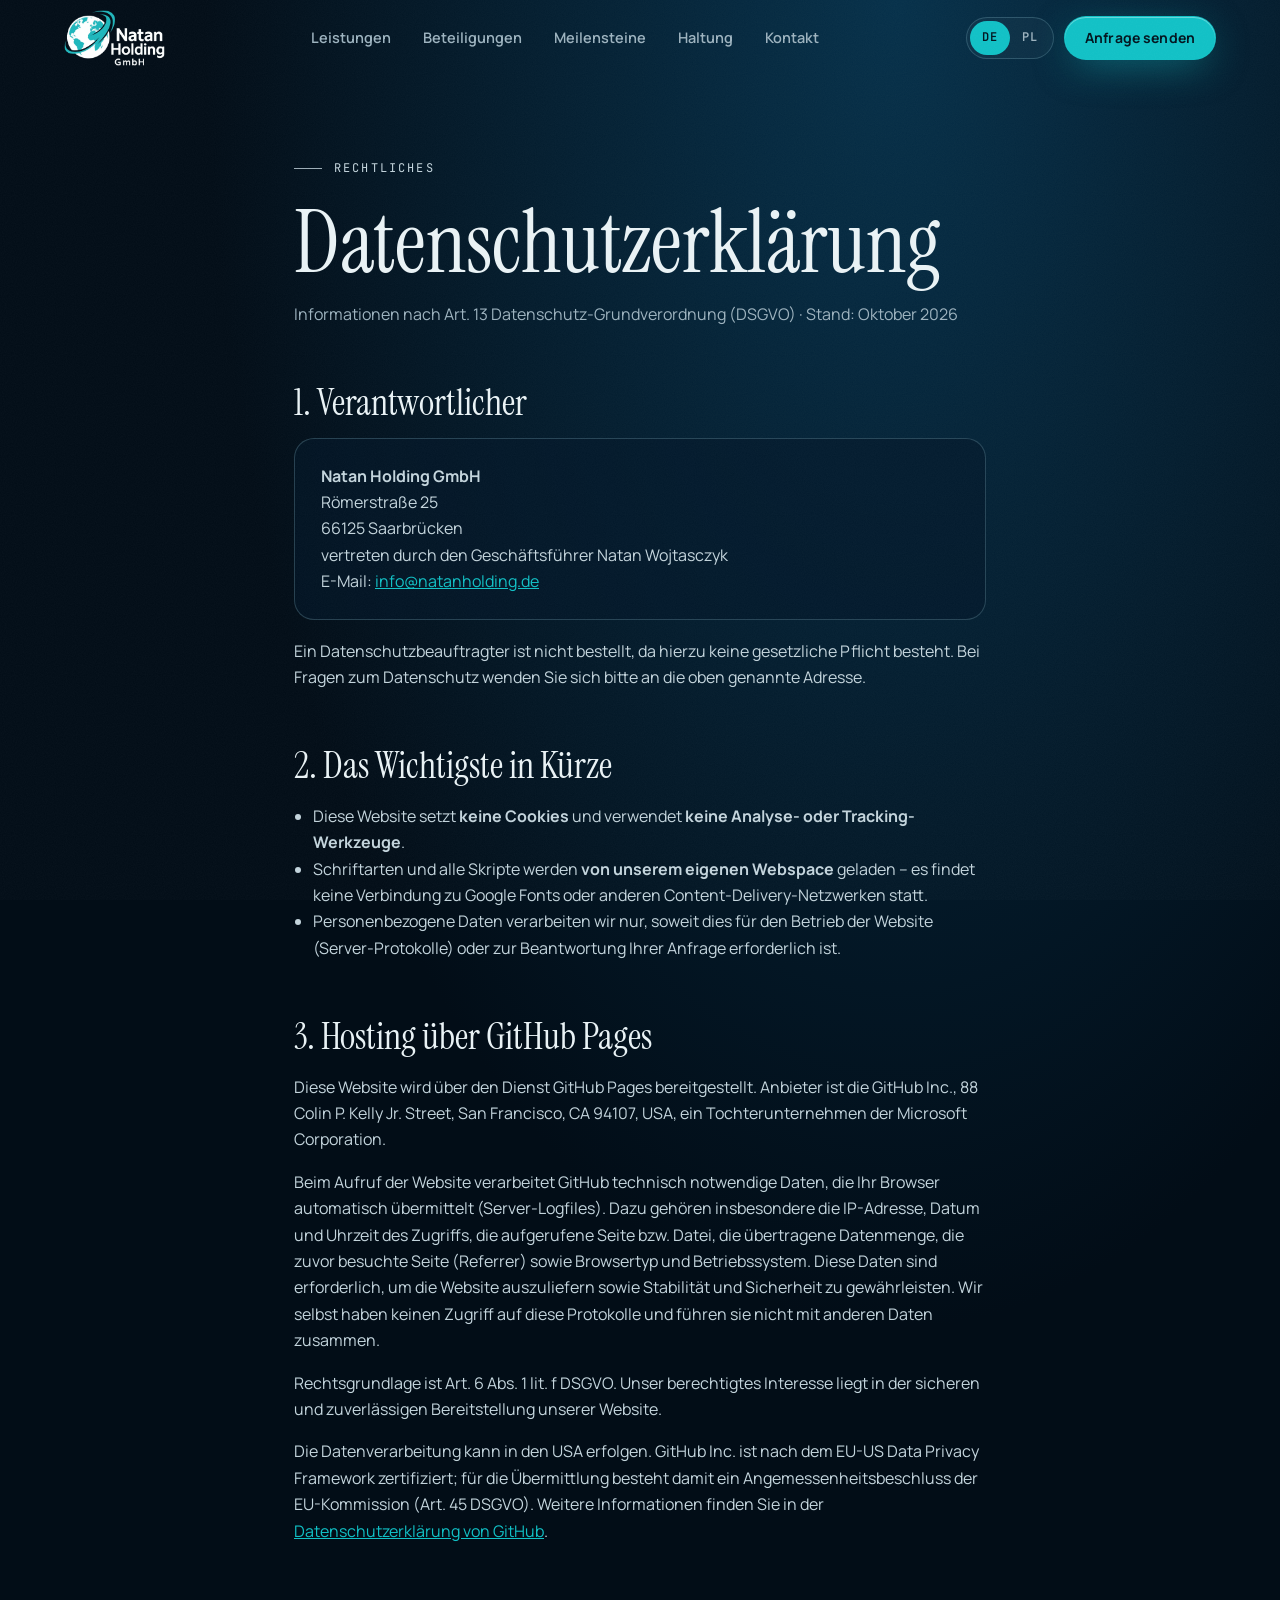
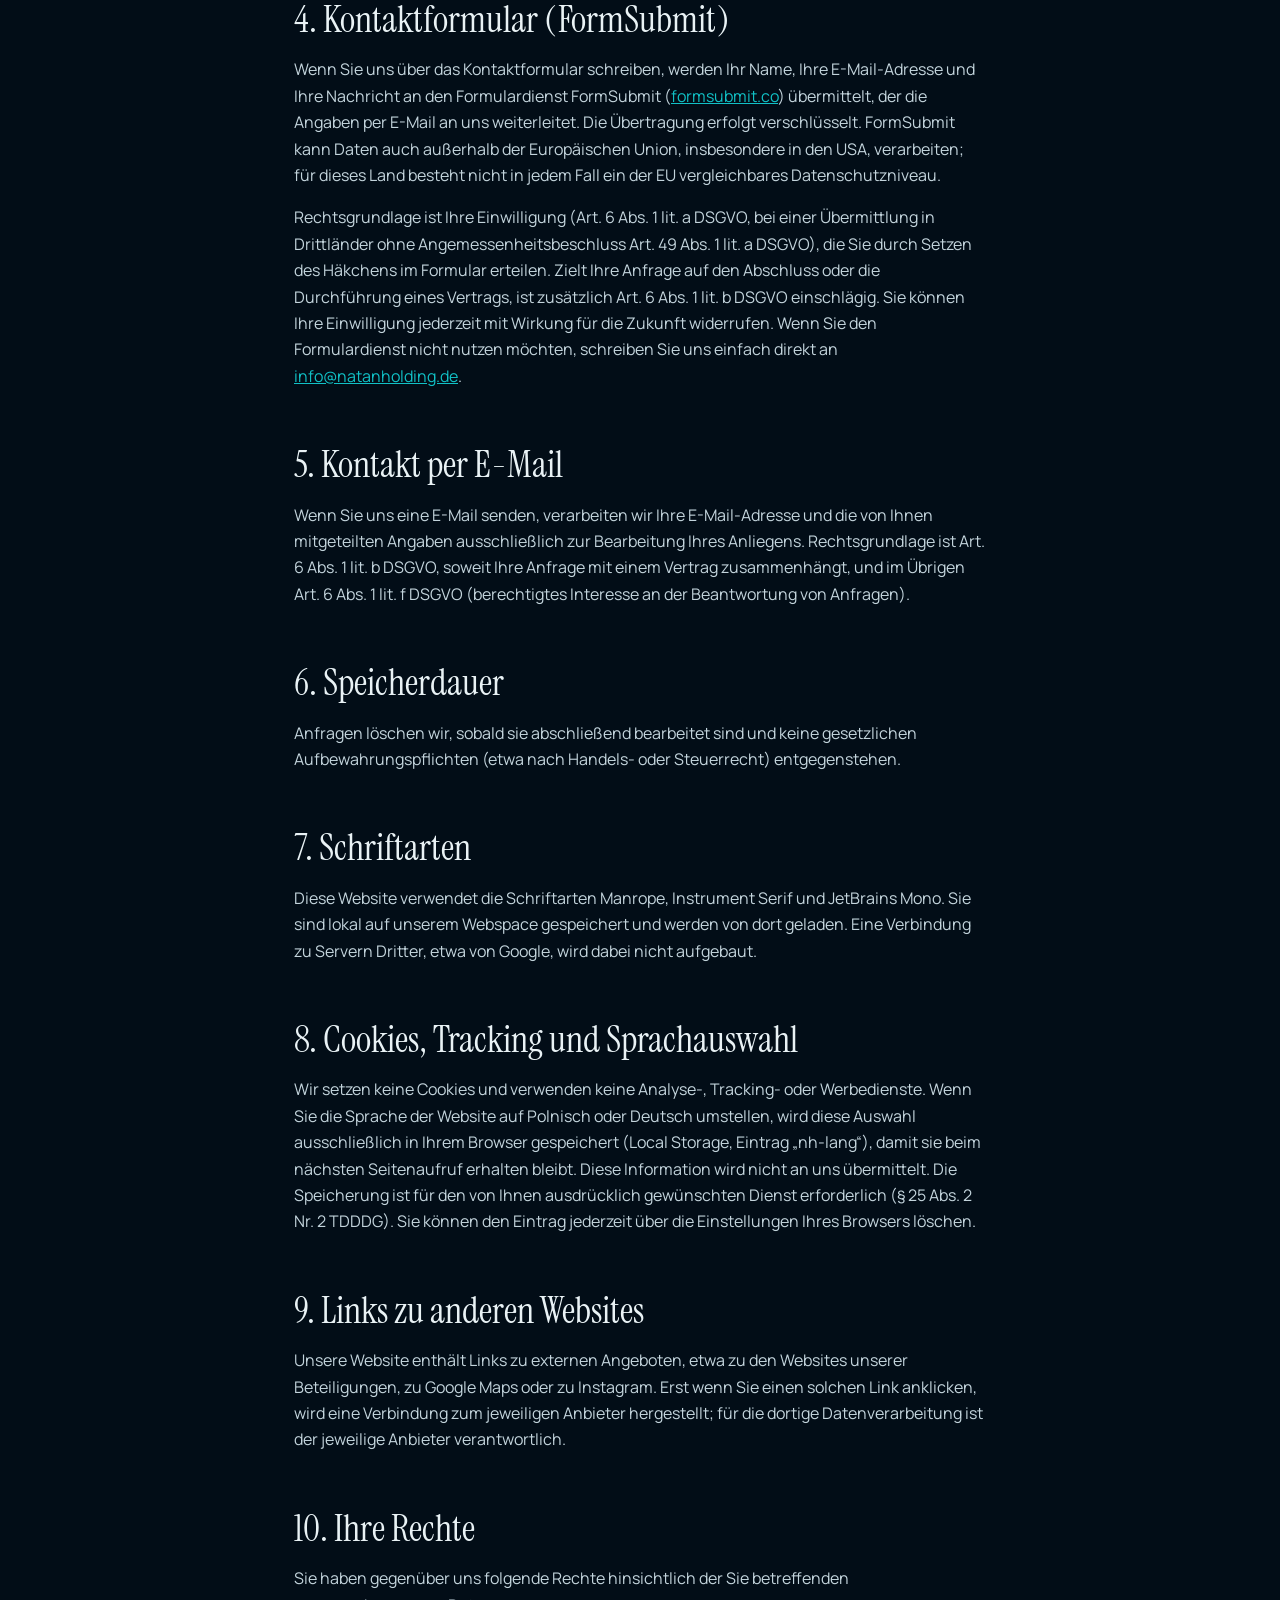
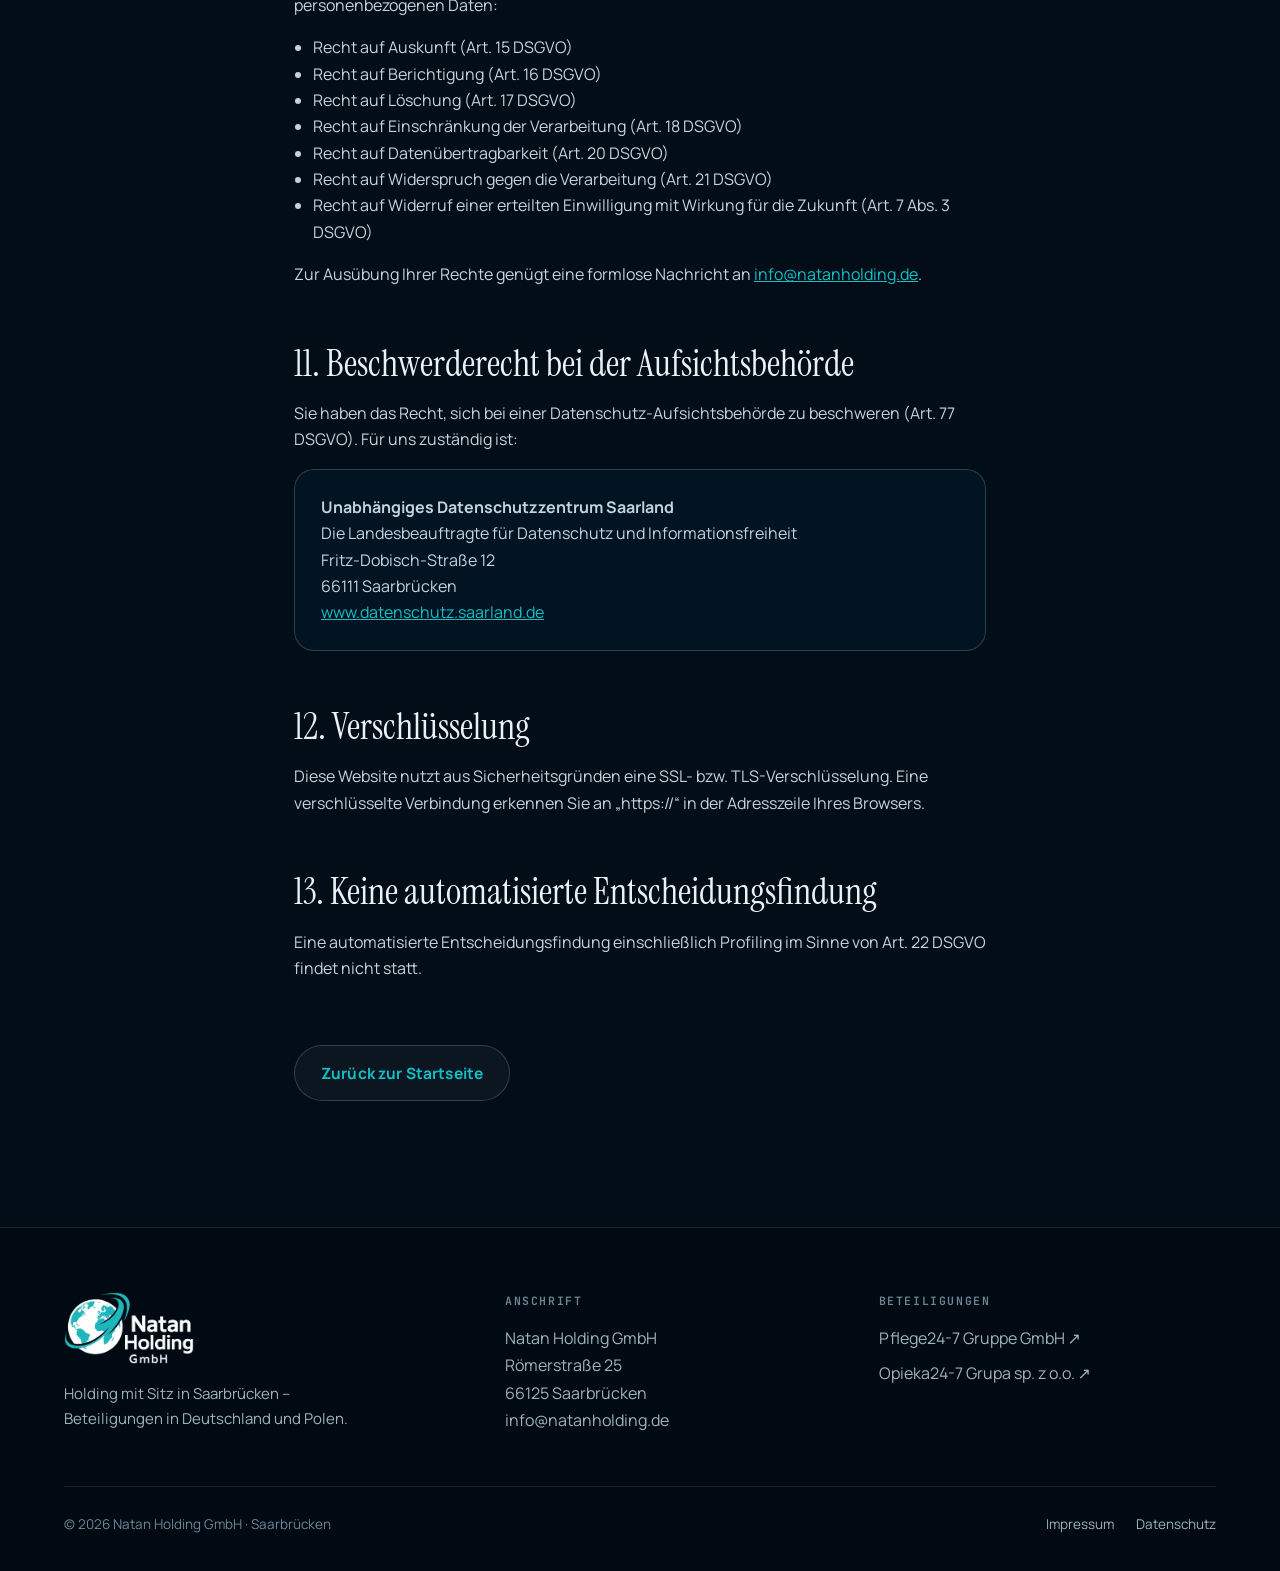
==== datenschutz.html @ 54f08aef "Natan Holding: neue Website Co-Authored-By: Claude Opus 5.5 <noreply@anthropic.com> Claude-Session: " ====
<!doctype html>
<html lang="de">
<head>
<meta charset="utf-8">
<meta name="viewport" content="width=device-width, initial-scale=1, viewport-fit=cover">
<title>Datenschutz – Natan Holding GmbH</title>
<meta name="description" content="Datenschutzerklärung der Natan Holding GmbH: Hosting über GitHub Pages, Kontaktformular, keine Cookies, kein Tracking.">
<link rel="canonical" href="https://natanholding.de/datenschutz.html">
<meta name="robots" content="index,follow">
<meta name="theme-color" content="#020d17">
<link rel="icon" href="favicon.ico" sizes="any">
<link rel="icon" type="image/png" sizes="32x32" href="img/icon-32.png">
<link rel="apple-touch-icon" href="img/icon-180.png">
<link rel="preload" href="fonts/instrument-serif-latin-400-normal.woff2" as="font" type="font/woff2" crossorigin>
<link rel="preload" href="fonts/manrope-latin-wght-normal.woff2" as="font" type="font/woff2" crossorigin>
<link rel="stylesheet" href="css/style.css">
<script>document.documentElement.classList.add('js')</script>
</head>
<body>
<a class="skip" href="#main" data-i18n="skip">Zum Inhalt springen</a>
<header class="hdr" id="hdr">
  <div class="wrap hdr__in">
    <a class="brand" href="index.html" aria-label="Natan Holding GmbH – zur Startseite" data-i18n-attr="aria-label:brandAria">
      <picture><source srcset="img/logo-light.webp" type="image/webp"><img src="img/logo-light.png" width="640" height="355" alt="Natan Holding GmbH"></picture>
    </a>
    <nav class="nav" aria-label="Hauptnavigation" data-i18n-attr="aria-label:navAria">
      <a href="index.html#leistungen" data-i18n="nav1">Leistungen</a>
      <a href="index.html#portfolio" data-i18n="nav2">Beteiligungen</a>
      <a href="index.html#meilensteine" data-i18n="nav3">Meilensteine</a>
      <a href="index.html#haltung" data-i18n="nav4">Haltung</a>
      <a href="index.html#kontakt" data-i18n="nav5">Kontakt</a>
    </nav>
    <div class="hdr__tools">
      <div class="lang" role="group" aria-label="Sprache wählen" data-i18n-attr="aria-label:langAria">
        <button type="button" data-lang="de" aria-pressed="true" lang="de" title="Deutsch">DE</button>
        <button type="button" data-lang="pl" aria-pressed="false" lang="pl" title="Polski">PL</button>
      </div>
      <a class="btn btn--primary" href="index.html#kontakt" data-i18n="navCta">Anfrage senden</a>
      <button class="burger" type="button" aria-label="Menü öffnen" aria-expanded="false" aria-controls="mnav" data-i18n-attr="aria-label:menuAria"><span></span></button>
    </div>
  </div>
</header>
<nav class="mnav" id="mnav" aria-label="Mobile Navigation" data-i18n-attr="aria-label:mnavAria">
  <a href="index.html#leistungen"><small>01</small><span data-i18n="nav1">Leistungen</span></a>
  <a href="index.html#portfolio"><small>02</small><span data-i18n="nav2">Beteiligungen</span></a>
  <a href="index.html#meilensteine"><small>03</small><span data-i18n="nav3">Meilensteine</span></a>
  <a href="index.html#haltung"><small>04</small><span data-i18n="nav4">Haltung</span></a>
  <a href="index.html#kontakt"><small>05</small><span data-i18n="nav5">Kontakt</span></a>
</nav>
<main id="main" class="legal">
  <div class="wrap legal__in">
    <p class="pl-note" data-i18n="plNote">Teksty prawne są dostępne wyłącznie w języku niemieckim.</p>
    <p class="eyebrow">Rechtliches</p>
    <h1>Datenschutz&shy;erklärung</h1>
    <p class="sub">Informationen nach Art. 13 Datenschutz-Grundverordnung (DSGVO) · Stand: Oktober 2026</p>

    <h2>1. Verantwortlicher</h2>
    <div class="box"><p><strong>Natan Holding GmbH</strong><br>Römerstraße 25<br>66125 Saarbrücken<br>vertreten durch den Geschäftsführer Natan Wojtasczyk<br>E-Mail: <a href="mailto:info@natanholding.de">info@natanholding.de</a></p></div>
    <p>Ein Datenschutzbeauftragter ist nicht bestellt, da hierzu keine gesetzliche Pflicht besteht. Bei Fragen zum Datenschutz wenden Sie sich bitte an die oben genannte Adresse.</p>

    <h2>2. Das Wichtigste in Kürze</h2>
    <ul>
      <li>Diese Website setzt <strong>keine Cookies</strong> und verwendet <strong>keine Analyse- oder Tracking-Werkzeuge</strong>.</li>
      <li>Schriftarten und alle Skripte werden <strong>von unserem eigenen Webspace</strong> geladen – es findet keine Verbindung zu Google Fonts oder anderen Content-Delivery-Netzwerken statt.</li>
      <li>Personenbezogene Daten verarbeiten wir nur, soweit dies für den Betrieb der Website (Server-Protokolle) oder zur Beantwortung Ihrer Anfrage erforderlich ist.</li>
    </ul>

    <h2>3. Hosting über GitHub Pages</h2>
    <p>Diese Website wird über den Dienst GitHub Pages bereitgestellt. Anbieter ist die GitHub Inc., 88 Colin P. Kelly Jr. Street, San Francisco, CA 94107, USA, ein Tochterunternehmen der Microsoft Corporation.</p>
    <p>Beim Aufruf der Website verarbeitet GitHub technisch notwendige Daten, die Ihr Browser automatisch übermittelt (Server-Logfiles). Dazu gehören insbesondere die IP-Adresse, Datum und Uhrzeit des Zugriffs, die aufgerufene Seite bzw. Datei, die übertragene Datenmenge, die zuvor besuchte Seite (Referrer) sowie Browsertyp und Betriebssystem. Diese Daten sind erforderlich, um die Website auszuliefern sowie Stabilität und Sicherheit zu gewährleisten. Wir selbst haben keinen Zugriff auf diese Protokolle und führen sie nicht mit anderen Daten zusammen.</p>
    <p>Rechtsgrundlage ist Art. 6 Abs. 1 lit. f DSGVO. Unser berechtigtes Interesse liegt in der sicheren und zuverlässigen Bereitstellung unserer Website.</p>
    <p>Die Datenverarbeitung kann in den USA erfolgen. GitHub Inc. ist nach dem EU-US Data Privacy Framework zertifiziert; für die Übermittlung besteht damit ein Angemessenheitsbeschluss der EU-Kommission (Art. 45 DSGVO). Weitere Informationen finden Sie in der <a href="https://docs.github.com/de/site-policy/privacy-policies/github-general-privacy-statement" target="_blank" rel="noopener">Datenschutzerklärung von GitHub</a>.</p>

    <h2>4. Kontaktformular (FormSubmit)</h2>
    <p>Wenn Sie uns über das Kontaktformular schreiben, werden Ihr Name, Ihre E-Mail-Adresse und Ihre Nachricht an den Formulardienst FormSubmit (<a href="https://formsubmit.co" target="_blank" rel="noopener">formsubmit.co</a>) übermittelt, der die Angaben per E-Mail an uns weiterleitet. Die Übertragung erfolgt verschlüsselt. FormSubmit kann Daten auch außerhalb der Europäischen Union, insbesondere in den USA, verarbeiten; für dieses Land besteht nicht in jedem Fall ein der EU vergleichbares Datenschutzniveau.</p>
    <p>Rechtsgrundlage ist Ihre Einwilligung (Art. 6 Abs. 1 lit. a DSGVO, bei einer Übermittlung in Drittländer ohne Angemessenheitsbeschluss Art. 49 Abs. 1 lit. a DSGVO), die Sie durch Setzen des Häkchens im Formular erteilen. Zielt Ihre Anfrage auf den Abschluss oder die Durchführung eines Vertrags, ist zusätzlich Art. 6 Abs. 1 lit. b DSGVO einschlägig. Sie können Ihre Einwilligung jederzeit mit Wirkung für die Zukunft widerrufen. Wenn Sie den Formulardienst nicht nutzen möchten, schreiben Sie uns einfach direkt an <a href="mailto:info@natanholding.de">info@natanholding.de</a>.</p>

    <h2>5. Kontakt per E-Mail</h2>
    <p>Wenn Sie uns eine E-Mail senden, verarbeiten wir Ihre E-Mail-Adresse und die von Ihnen mitgeteilten Angaben ausschließlich zur Bearbeitung Ihres Anliegens. Rechtsgrundlage ist Art. 6 Abs. 1 lit. b DSGVO, soweit Ihre Anfrage mit einem Vertrag zusammenhängt, und im Übrigen Art. 6 Abs. 1 lit. f DSGVO (berechtigtes Interesse an der Beantwortung von Anfragen).</p>

    <h2>6. Speicherdauer</h2>
    <p>Anfragen löschen wir, sobald sie abschließend bearbeitet sind und keine gesetzlichen Aufbewahrungspflichten (etwa nach Handels- oder Steuerrecht) entgegenstehen.</p>

    <h2>7. Schriftarten</h2>
    <p>Diese Website verwendet die Schriftarten Manrope, Instrument Serif und JetBrains Mono. Sie sind lokal auf unserem Webspace gespeichert und werden von dort geladen. Eine Verbindung zu Servern Dritter, etwa von Google, wird dabei nicht aufgebaut.</p>

    <h2>8. Cookies, Tracking und Sprachauswahl</h2>
    <p>Wir setzen keine Cookies und verwenden keine Analyse-, Tracking- oder Werbedienste. Wenn Sie die Sprache der Website auf Polnisch oder Deutsch umstellen, wird diese Auswahl ausschließlich in Ihrem Browser gespeichert (Local Storage, Eintrag „nh-lang“), damit sie beim nächsten Seitenaufruf erhalten bleibt. Diese Information wird nicht an uns übermittelt. Die Speicherung ist für den von Ihnen ausdrücklich gewünschten Dienst erforderlich (§ 25 Abs. 2 Nr. 2 TDDDG). Sie können den Eintrag jederzeit über die Einstellungen Ihres Browsers löschen.</p>

    <h2>9. Links zu anderen Websites</h2>
    <p>Unsere Website enthält Links zu externen Angeboten, etwa zu den Websites unserer Beteiligungen, zu Google Maps oder zu Instagram. Erst wenn Sie einen solchen Link anklicken, wird eine Verbindung zum jeweiligen Anbieter hergestellt; für die dortige Datenverarbeitung ist der jeweilige Anbieter verantwortlich.</p>

    <h2>10. Ihre Rechte</h2>
    <p>Sie haben gegenüber uns folgende Rechte hinsichtlich der Sie betreffenden personenbezogenen Daten:</p>
    <ul>
      <li>Recht auf Auskunft (Art. 15 DSGVO)</li>
      <li>Recht auf Berichtigung (Art. 16 DSGVO)</li>
      <li>Recht auf Löschung (Art. 17 DSGVO)</li>
      <li>Recht auf Einschränkung der Verarbeitung (Art. 18 DSGVO)</li>
      <li>Recht auf Datenübertragbarkeit (Art. 20 DSGVO)</li>
      <li>Recht auf Widerspruch gegen die Verarbeitung (Art. 21 DSGVO)</li>
      <li>Recht auf Widerruf einer erteilten Einwilligung mit Wirkung für die Zukunft (Art. 7 Abs. 3 DSGVO)</li>
    </ul>
    <p>Zur Ausübung Ihrer Rechte genügt eine formlose Nachricht an <a href="mailto:info@natanholding.de">info@natanholding.de</a>.</p>

    <h2>11. Beschwerderecht bei der Aufsichtsbehörde</h2>
    <p>Sie haben das Recht, sich bei einer Datenschutz-Aufsichtsbehörde zu beschweren (Art. 77 DSGVO). Für uns zuständig ist:</p>
    <div class="box"><p><strong>Unabhängiges Datenschutzzentrum Saarland</strong><br>Die Landesbeauftragte für Datenschutz und Informationsfreiheit<br>Fritz-Dobisch-Straße 12<br>66111 Saarbrücken<br><a href="https://www.datenschutz.saarland.de" target="_blank" rel="noopener">www.datenschutz.saarland.de</a></p></div>

    <h2>12. Verschlüsselung</h2>
    <p>Diese Website nutzt aus Sicherheitsgründen eine SSL- bzw. TLS-Verschlüsselung. Eine verschlüsselte Verbindung erkennen Sie an „https://“ in der Adresszeile Ihres Browsers.</p>

    <h2>13. Keine automatisierte Entscheidungsfindung</h2>
    <p>Eine automatisierte Entscheidungsfindung einschließlich Profiling im Sinne von Art. 22 DSGVO findet nicht statt.</p>
    <p class="back"><a class="btn btn--ghost" href="index.html"><span data-i18n="backHome">Zurück zur Startseite</span></a></p>
  </div>
</main>
<footer class="ftr">
  <div class="wrap">
    <div class="ftr__top">
      <div><a href="index.html" aria-label="Natan Holding GmbH – zur Startseite" data-i18n-attr="aria-label:brandAria"><picture><source srcset="img/logo-light.webp" type="image/webp"><img src="img/logo-light.png" width="640" height="355" alt="Natan Holding GmbH" loading="lazy"></picture></a><p class="ftr__tag" data-i18n="ftTag">Holding mit Sitz in Saarbrücken – Beteiligungen in Deutschland und Polen.</p></div>
      <div>
        <h4 data-i18n="ftAddr">Anschrift</h4>
        <address>Natan Holding GmbH<br>Römerstraße 25<br>66125 Saarbrücken<br><a href="mailto:info@natanholding.de">info@natanholding.de</a></address>
      </div>
      <div>
        <h4 data-i18n="ftPf">Beteiligungen</h4>
        <ul>
          <li><a href="https://pflege24-7.de" target="_blank" rel="noopener">Pflege24-7 Gruppe GmbH ↗</a></li>
          <li><a href="https://opieka24-7.pl" target="_blank" rel="noopener">Opieka24-7 Grupa sp. z o.o. ↗</a></li>
        </ul>
      </div>
    </div>
    <div class="ftr__bot">
      <span>© 2026 Natan Holding GmbH · Saarbrücken</span>
      <nav aria-label="Rechtliches" data-i18n-attr="aria-label:legalAria"><a href="impressum.html" data-i18n="imp">Impressum</a><a href="datenschutz.html" data-i18n="dse">Datenschutz</a></nav>
    </div>
  </div>
</footer>
<script src="js/i18n.js" defer></script>
<script src="js/main.js" defer></script>
</body>
</html>
---- css/style.css ----
/* Natan Holding GmbH — Stylesheet */
@font-face{font-family:"Manrope Variable";font-style:normal;font-display:swap;font-weight:200 800;src:url(../fonts/manrope-latin-ext-wght-normal.woff2) format("woff2-variations"),url(../fonts/manrope-latin-ext-wght-normal.woff2) format("woff2");unicode-range:U+0100-02BA,U+02BD-02C5,U+02C7-02CC,U+02CE-02D7,U+02DD-02FF,U+0304,U+0308,U+0329,U+1D00-1DBF,U+1E00-1E9F,U+1EF2-1EFF,U+2020,U+20A0-20AB,U+20AD-20C0,U+2113,U+2C60-2C7F,U+A720-A7FF}
@font-face{font-family:"Manrope Variable";font-style:normal;font-display:swap;font-weight:200 800;src:url(../fonts/manrope-latin-wght-normal.woff2) format("woff2-variations"),url(../fonts/manrope-latin-wght-normal.woff2) format("woff2");unicode-range:U+0000-00FF,U+0131,U+0152-0153,U+02BB-02BC,U+02C6,U+02DA,U+02DC,U+0304,U+0308,U+0329,U+2000-206F,U+20AC,U+2122,U+2191,U+2193,U+2212,U+2215,U+FEFF,U+FFFD}
@font-face{font-family:"Instrument Serif";font-style:normal;font-display:swap;font-weight:400;src:url(../fonts/instrument-serif-latin-ext-400-normal.woff2) format("woff2");unicode-range:U+0100-02BA,U+02BD-02C5,U+02C7-02CC,U+02CE-02D7,U+02DD-02FF,U+0304,U+0308,U+0329,U+1D00-1DBF,U+1E00-1E9F,U+1EF2-1EFF,U+2020,U+20A0-20AB,U+20AD-20C0,U+2113,U+2C60-2C7F,U+A720-A7FF}
@font-face{font-family:"Instrument Serif";font-style:normal;font-display:swap;font-weight:400;src:url(../fonts/instrument-serif-latin-400-normal.woff2) format("woff2");unicode-range:U+0000-00FF,U+0131,U+0152-0153,U+02BB-02BC,U+02C6,U+02DA,U+02DC,U+0304,U+0308,U+0329,U+2000-206F,U+20AC,U+2122,U+2191,U+2193,U+2212,U+2215,U+FEFF,U+FFFD}
@font-face{font-family:"Instrument Serif";font-style:italic;font-display:swap;font-weight:400;src:url(../fonts/instrument-serif-latin-ext-400-italic.woff2) format("woff2");unicode-range:U+0100-02BA,U+02BD-02C5,U+02C7-02CC,U+02CE-02D7,U+02DD-02FF,U+0304,U+0308,U+0329,U+1D00-1DBF,U+1E00-1E9F,U+1EF2-1EFF,U+2020,U+20A0-20AB,U+20AD-20C0,U+2113,U+2C60-2C7F,U+A720-A7FF}
@font-face{font-family:"Instrument Serif";font-style:italic;font-display:swap;font-weight:400;src:url(../fonts/instrument-serif-latin-400-italic.woff2) format("woff2");unicode-range:U+0000-00FF,U+0131,U+0152-0153,U+02BB-02BC,U+02C6,U+02DA,U+02DC,U+0304,U+0308,U+0329,U+2000-206F,U+20AC,U+2122,U+2191,U+2193,U+2212,U+2215,U+FEFF,U+FFFD}
@font-face{font-family:"JetBrains Mono";font-style:normal;font-display:swap;font-weight:100 800;src:url(../fonts/jetbrains-mono-latin-ext-wght-normal.woff2) format("woff2");unicode-range:U+0100-02BA,U+02BD-02C5,U+02C7-02CC,U+02CE-02D7,U+02DD-02FF,U+0304,U+0308,U+0329,U+1D00-1DBF,U+1E00-1E9F,U+1EF2-1EFF,U+2020,U+20A0-20AB,U+20AD-20C0,U+2113,U+2C60-2C7F,U+A720-A7FF}
@font-face{font-family:"JetBrains Mono";font-style:normal;font-display:swap;font-weight:100 800;src:url(../fonts/jetbrains-mono-latin-wght-normal.woff2) format("woff2");unicode-range:U+0000-00FF,U+0131,U+0152-0153,U+02BB-02BC,U+02C6,U+02DA,U+02DC,U+0304,U+0308,U+0329,U+2000-206F,U+20AC,U+2122,U+2191,U+2193,U+2212,U+2215,U+FEFF,U+FFFD}

:root{
  --bg:#020d17; --bg-2:#04182a; --bg-3:#072238;
  --navy:#003f5d; --navy-l:#0b5679;
  --teal:#11c1c6; --teal-2:#7fe3e6; --teal-d:#0a8e93;
  --text:#e9f2f5; --muted:#9db3bf; --dim:#6d8796;
  --line:rgba(160,220,230,.12); --line-2:rgba(160,220,230,.22);
  --paper:#eef3f4; --paper-2:#e2eaec; --ink:#062033; --ink-muted:#4b6474; --ink-line:rgba(6,32,51,.12);
  --serif:"Instrument Serif",Georgia,"Times New Roman",serif;
  --sans:"Manrope Variable",Manrope,system-ui,-apple-system,"Segoe UI",Roboto,Arial,sans-serif;
  --mono:"JetBrains Mono",ui-monospace,SFMono-Regular,Menlo,Consolas,monospace;
  --pad:clamp(20px,5vw,72px); --max:1280px;
  --r:22px; --ease:cubic-bezier(.2,.7,.1,1);
  color-scheme:dark;
}
*,*::before,*::after{box-sizing:border-box}
html{-webkit-text-size-adjust:100%;text-size-adjust:100%;scroll-padding-top:84px}
html,body{overflow-x:clip}
@supports not (overflow:clip){html,body{overflow-x:hidden}}
body{margin:0;background:var(--bg);color:var(--text);font-family:var(--sans);font-size:clamp(16px,1.05vw,17.5px);line-height:1.65;-webkit-font-smoothing:antialiased;-moz-osx-font-smoothing:grayscale;text-rendering:optimizeLegibility}
img,svg,canvas{display:block;max-width:100%}
a{color:inherit}
button{font:inherit;color:inherit}
::selection{background:var(--teal);color:#021018}
:focus-visible{outline:2px solid var(--teal);outline-offset:3px;border-radius:6px}
.sr-only{position:absolute!important;width:1px;height:1px;padding:0;margin:-1px;overflow:hidden;clip:rect(0,0,0,0);white-space:nowrap;border:0}
.skip{position:fixed;left:16px;top:-60px;z-index:100;background:var(--teal);color:#021018;padding:10px 16px;border-radius:10px;font-weight:700;text-decoration:none;transition:top .2s}
.skip:focus{top:12px}
.wrap{width:100%;max-width:calc(var(--max) + var(--pad)*2);margin:0 auto;padding:0 var(--pad)}

/* Grain */
body::after{content:"";position:fixed;inset:0;pointer-events:none;z-index:90;opacity:.05;background-image:url("data:image/svg+xml,%3Csvg xmlns='http://www.w3.org/2000/svg' width='160' height='160'%3E%3Cfilter id='n'%3E%3CfeTurbulence type='fractalNoise' baseFrequency='.9' numOctaves='2' stitchTiles='stitch'/%3E%3CfeColorMatrix values='0 0 0 0 1 0 0 0 0 1 0 0 0 0 1 0 0 0 .6 0'/%3E%3C/filter%3E%3Crect width='100%25' height='100%25' filter='url(%23n)'/%3E%3C/svg%3E")}

/* Typo */
.eyebrow{font-family:var(--mono);font-size:12px;letter-spacing:.18em;text-transform:uppercase;color:var(--teal);display:inline-flex;align-items:center;gap:12px;margin:0 0 22px}
.eyebrow::before{content:"";width:28px;height:1px;background:currentColor;opacity:.8}
.h2{font-family:var(--serif);font-weight:400;font-size:clamp(2.5rem,5.6vw,5rem);line-height:1;letter-spacing:-.01em;margin:0 0 24px;text-wrap:balance}
.h2 em,.h1 em{font-style:italic;color:var(--teal)}
.lede{font-size:clamp(1.05rem,1.35vw,1.25rem);color:var(--muted);max-width:62ch;margin:0;text-wrap:pretty}
.section{position:relative;padding:clamp(88px,12vw,168px) 0}
.section--paper{background:var(--paper);color:var(--ink);color-scheme:light}
.section--paper .lede{color:var(--ink-muted)}
.section--paper .eyebrow{color:var(--teal-d)}
.section--paper .h2 em{color:var(--teal-d)}
.sec-head{display:grid;grid-template-columns:1fr;gap:20px;margin-bottom:clamp(48px,6vw,84px)}
@media (min-width:1000px){.sec-head{grid-template-columns:1.1fr .9fr;align-items:end;gap:64px}.sec-head .lede{justify-self:end}}

/* Buttons */
.btn{--h:56px;display:inline-flex;align-items:center;justify-content:center;gap:12px;height:var(--h);padding:0 26px;border-radius:999px;font-weight:700;font-size:15.5px;letter-spacing:.01em;text-decoration:none;cursor:pointer;border:1px solid transparent;transition:transform .35s var(--ease),background .35s,color .35s,border-color .35s,box-shadow .35s;position:relative;isolation:isolate;overflow:hidden;white-space:nowrap}
.btn svg{width:18px;height:18px;flex:none;transition:transform .35s var(--ease)}
.btn:hover svg{transform:translateX(4px)}
.btn--primary{background:var(--teal);color:#02151f;box-shadow:0 10px 40px -10px rgba(17,193,198,.6),inset 0 1px 0 rgba(255,255,255,.35)}
.btn--primary::before{content:"";position:absolute;inset:0;z-index:-1;background:linear-gradient(110deg,transparent 30%,rgba(255,255,255,.55) 50%,transparent 70%);transform:translateX(-120%);transition:transform .8s var(--ease)}
.btn--primary:hover::before{transform:translateX(120%)}
.btn--primary:hover{transform:translateY(-2px);box-shadow:0 16px 50px -12px rgba(17,193,198,.75),inset 0 1px 0 rgba(255,255,255,.35)}
.btn--ghost{background:rgba(255,255,255,.04);border-color:var(--line-2);color:var(--text);backdrop-filter:blur(8px);-webkit-backdrop-filter:blur(8px)}
.btn--ghost:hover{border-color:var(--teal);background:rgba(17,193,198,.1);transform:translateY(-2px)}
.btn--dark{background:var(--ink);color:#fff}
.btn--dark:hover{background:var(--navy);transform:translateY(-2px)}

/* Header */
.hdr{position:fixed;inset:0 0 auto 0;z-index:50;transition:background .4s,border-color .4s,transform .45s var(--ease);border-bottom:1px solid transparent}
.hdr.is-scrolled{background:rgba(2,13,23,.72);backdrop-filter:blur(16px) saturate(140%);-webkit-backdrop-filter:blur(16px) saturate(140%);border-color:var(--line)}
.hdr.is-hidden{transform:translateY(-100%)}
.hdr__in{display:flex;align-items:center;justify-content:space-between;height:76px;gap:20px}
.brand{display:flex;align-items:center;gap:12px;text-decoration:none;flex:none}
.brand img{height:56px;width:auto}
@media (max-width:520px){.brand img{height:50px}}
.nav{display:none;align-items:center;gap:4px}
.nav a{font-size:14.5px;font-weight:600;text-decoration:none;color:var(--muted);padding:10px 14px;border-radius:999px;transition:color .25s,background .25s}
.nav a:hover,.nav a.is-active{color:var(--text);background:rgba(255,255,255,.06)}
.hdr__tools{display:flex;align-items:center;gap:10px}
.lang{display:inline-flex;border:1px solid var(--line-2);border-radius:999px;padding:3px;background:rgba(255,255,255,.03)}
.lang button{border:0;background:transparent;font-family:var(--mono);font-size:12px;font-weight:600;letter-spacing:.08em;padding:7px 11px;border-radius:999px;cursor:pointer;color:var(--muted);transition:background .25s,color .25s;min-width:40px}
.lang button[aria-pressed="true"]{background:var(--teal);color:#02151f}
.hdr .btn{--h:44px;padding:0 20px;font-size:14px;display:none}
.burger{width:46px;height:46px;border-radius:50%;border:1px solid var(--line-2);background:rgba(255,255,255,.04);display:grid;place-items:center;cursor:pointer}
.burger span{display:block;width:18px;height:1.5px;background:var(--text);position:relative;transition:transform .35s var(--ease),background .2s}
.burger span::before,.burger span::after{content:"";position:absolute;left:0;width:18px;height:1.5px;background:var(--text);transition:transform .35s var(--ease),top .35s var(--ease)}
.burger span::before{top:-6px}.burger span::after{top:6px}
.menu-open .burger span{background:transparent}
.menu-open .burger span::before{top:0;transform:rotate(45deg)}
.menu-open .burger span::after{top:0;transform:rotate(-45deg)}
@media (min-width:1100px){.nav{display:flex}.burger{display:none}.hdr .btn{display:inline-flex}}

.mnav{position:fixed;inset:0;z-index:45;background:rgba(2,13,23,.97);backdrop-filter:blur(20px);-webkit-backdrop-filter:blur(20px);padding:110px var(--pad) 40px;display:flex;flex-direction:column;gap:6px;opacity:0;visibility:hidden;transition:opacity .4s,visibility .4s;overflow-y:auto}
.menu-open .mnav{opacity:1;visibility:visible}
.mnav a{font-family:var(--serif);font-size:clamp(2.2rem,9vw,3.4rem);line-height:1.2;text-decoration:none;color:var(--text);display:flex;align-items:baseline;gap:16px;padding:6px 0;border-bottom:1px solid var(--line)}
.mnav a small{font-family:var(--mono);font-size:12px;color:var(--teal);letter-spacing:.1em}
.mnav .btn{margin-top:28px;align-self:flex-start;font-family:var(--sans);font-size:15.5px;border-bottom:0}
@media (min-width:1100px){.mnav{display:none}}

/* Hero */
.hero{position:relative;min-height:100vh;min-height:100svh;display:flex;align-items:center;overflow:hidden;background:radial-gradient(120% 90% at 75% 45%,#06304a 0%,#03192a 40%,var(--bg) 75%)}
.hero::before{content:"";position:absolute;inset:0;background-image:linear-gradient(var(--line) 1px,transparent 1px),linear-gradient(90deg,var(--line) 1px,transparent 1px);background-size:72px 72px;mask-image:radial-gradient(80% 70% at 70% 50%,#000 10%,transparent 75%);-webkit-mask-image:radial-gradient(80% 70% at 70% 50%,#000 10%,transparent 75%);opacity:.45}
.hero canvas{position:absolute;inset:0;width:100%;height:100%;z-index:1}
.hero__scrim{position:absolute;inset:0;z-index:2;pointer-events:none;background:linear-gradient(90deg,rgba(2,13,23,.85) 0%,rgba(2,13,23,.55) 32%,rgba(2,13,23,0) 52%)}
.hero__in{position:relative;z-index:3;width:100%;padding-top:110px;padding-bottom:120px}
.hero__copy{max-width:min(660px,50vw)}
.h1{font-family:var(--serif);font-weight:400;font-size:clamp(3rem,5.3vw,5.6rem);line-height:.98;letter-spacing:-.015em;margin:0 0 28px;text-wrap:balance}
.h1 .ln{display:block;overflow:hidden;padding-bottom:.06em}
.h1 .ln>span{display:inline-block}
.hero .lede{color:#c3d4dc;max-width:52ch}
.hero__cta{display:flex;flex-wrap:wrap;gap:14px;margin-top:38px}
.hero__places{display:flex;flex-wrap:wrap;gap:10px;margin-top:44px}
.chip{display:inline-flex;align-items:center;gap:10px;padding:9px 16px 9px 12px;border-radius:999px;border:1px solid var(--line-2);background:rgba(3,18,31,.6);backdrop-filter:blur(8px);-webkit-backdrop-filter:blur(8px);font-size:13.5px;font-weight:600;text-decoration:none;color:var(--text);transition:border-color .3s,background .3s,transform .3s var(--ease)}
.chip i{width:8px;height:8px;border-radius:50%;background:var(--teal);box-shadow:0 0 0 4px rgba(17,193,198,.18);flex:none}
.chip em{font-style:normal;color:var(--muted);font-weight:500}
.chip:hover{border-color:var(--teal);background:rgba(17,193,198,.12);transform:translateY(-2px)}
.scroll-cue{position:absolute;left:50%;bottom:28px;z-index:3;transform:translateX(-50%);display:flex;flex-direction:column;align-items:center;gap:10px;font-family:var(--mono);font-size:11px;letter-spacing:.2em;text-transform:uppercase;color:var(--muted);text-decoration:none}
.scroll-cue span{width:1px;height:46px;background:linear-gradient(var(--teal),transparent);position:relative;overflow:hidden}
.scroll-cue span::after{content:"";position:absolute;left:0;top:-40%;width:1px;height:40%;background:#fff;animation:cue 2.2s var(--ease) infinite}
@keyframes cue{to{top:110%}}
@media (max-width:1099px){
  .hero{align-items:flex-start}
  .hero__scrim{background:linear-gradient(180deg,rgba(2,13,23,0) 0%,rgba(2,13,23,0) calc(80px + 2.2 * min(34vw,230px)),rgba(2,13,23,.75) calc(80px + 2.65 * min(34vw,230px)),rgba(2,13,23,.9) 100%)}
  .hero__in{padding-top:calc(80px + 2.5 * min(34vw,230px));padding-bottom:110px}
  .hero__copy{max-width:640px}
  .scroll-cue{display:none}
}
@media (max-width:520px){.hero__cta .btn{flex:1 1 100%}.h1{font-size:clamp(2.6rem,11.5vw,3.4rem)}}

/* Ticker */
.ticker{position:relative;border-block:1px solid var(--line);background:var(--bg-2);overflow:hidden;padding:20px 0}
.ticker__track{display:flex;width:max-content;animation:tick 48s linear infinite}
.ticker:hover .ticker__track{animation-play-state:paused}
.ticker__group{display:flex;align-items:center;flex:none}
.ticker__item{display:inline-flex;align-items:center;gap:22px;padding-right:22px;font-family:var(--mono);font-size:13px;letter-spacing:.14em;text-transform:uppercase;color:var(--muted);white-space:nowrap}
.ticker__item b{color:var(--text);font-weight:600}
.ticker__item::after{content:"";width:6px;height:6px;transform:rotate(45deg);background:var(--teal);flex:none}
@keyframes tick{to{transform:translateX(-50%)}}

/* Intro / Statement */
.statement{font-family:var(--serif);font-size:clamp(2rem,4.6vw,4.3rem);line-height:1.08;letter-spacing:-.01em;margin:0;max-width:22ch;text-wrap:balance}
.statement .w{transition:color .4s}
.js .statement .w{color:rgba(233,242,245,.3)}
.js .statement .w.on{color:var(--text)}
.statement em{font-style:italic}
.js .statement em .w.on{color:var(--teal)}
.intro__grid{display:grid;gap:56px}
@media (min-width:1000px){.intro__grid{grid-template-columns:1.35fr .65fr;align-items:end}}
.intro__side p{color:var(--muted);margin:0 0 22px}
.textlink{display:inline-flex;align-items:center;gap:10px;font-weight:700;text-decoration:none;color:var(--teal);border-bottom:1px solid rgba(17,193,198,.35);padding-bottom:4px;transition:gap .3s var(--ease),border-color .3s}
.textlink:hover{gap:16px;border-color:var(--teal)}
.textlink svg{width:16px;height:16px}

.facts{display:grid;grid-template-columns:repeat(2,1fr);margin-top:clamp(64px,8vw,110px);border-top:1px solid var(--line)}
.fact{padding:34px 22px 30px 0;border-bottom:1px solid var(--line);position:relative}
.fact:nth-child(odd){padding-right:16px}
.fact:nth-child(even){padding-left:22px;border-left:1px solid var(--line)}
.fact__n{font-family:var(--serif);font-size:clamp(3rem,6vw,5.4rem);line-height:1;display:flex;align-items:baseline;gap:6px;white-space:nowrap;letter-spacing:-.02em}
.fact__n small{font-size:.42em;color:var(--teal);font-family:var(--sans);font-weight:600;letter-spacing:0}
.fact__l{display:block;margin-top:14px;font-size:14.5px;color:var(--muted);line-height:1.5;max-width:22ch}
@media (min-width:900px){.facts{grid-template-columns:repeat(4,1fr)}.fact,.fact:nth-child(odd),.fact:nth-child(even){padding:40px 28px 36px;border-left:1px solid var(--line)}.fact:first-child{border-left:0;padding-left:0}}

/* Leistungen */
.svc{display:grid;grid-template-columns:1fr;gap:16px}
@media (min-width:760px){.svc{grid-template-columns:repeat(2,1fr)}.svc .card:last-child{grid-column:1/-1}}
@media (min-width:1100px){.svc{grid-template-columns:repeat(6,1fr);gap:18px}.svc .card{grid-column:span 2}.svc .card:nth-child(1),.svc .card:nth-child(2){grid-column:span 3}.svc .card:last-child{grid-column:span 2}}
.card{position:relative;border-radius:var(--r);background:#fff;border:1px solid var(--ink-line);box-shadow:0 1px 0 rgba(255,255,255,.8) inset,0 30px 60px -40px rgba(6,32,51,.35);overflow:hidden;transition:transform .5s var(--ease),box-shadow .5s var(--ease),border-color .5s}
.card:hover{transform:translateY(-4px);box-shadow:0 40px 80px -40px rgba(6,32,51,.45);border-color:rgba(10,142,147,.4)}
.card::before{content:"";position:absolute;inset:0;background:radial-gradient(500px circle at var(--mx,50%) var(--my,0%),rgba(17,193,198,.12),transparent 45%);opacity:0;transition:opacity .4s;pointer-events:none}
.card:hover::before{opacity:1}
.card__btn{all:unset;box-sizing:border-box;display:flex;flex-direction:column;width:100%;padding:clamp(26px,3vw,38px);cursor:pointer;min-height:100%;position:relative}
.card__btn:focus-visible{outline:2px solid var(--teal-d);outline-offset:-4px;border-radius:var(--r)}
.card__top{display:flex;justify-content:space-between;align-items:flex-start;margin-bottom:34px}
.card__no{font-family:var(--mono);font-size:12px;letter-spacing:.14em;color:var(--ink-muted)}
.ico{width:64px;height:64px;border-radius:18px;background:linear-gradient(140deg,var(--navy),#06283d);display:grid;place-items:center;box-shadow:0 14px 30px -14px rgba(0,63,93,.8)}
.ico svg{width:34px;height:34px;stroke:var(--teal);fill:none;stroke-width:1.6;stroke-linecap:round;stroke-linejoin:round;overflow:visible}
.ico .p{stroke-dasharray:var(--len,120);stroke-dashoffset:0;transition:stroke-dashoffset 1.1s var(--ease)}
.card:hover .ico .p{animation:draw 1.2s var(--ease)}
@keyframes draw{from{stroke-dashoffset:var(--len,120)}to{stroke-dashoffset:0}}
.ico .spin{transform-origin:center;transform-box:fill-box}
.card:hover .ico .spin{animation:spin 2.4s linear infinite}
@keyframes spin{to{transform:rotate(360deg)}}
.card__t{font-family:var(--serif);font-size:clamp(2rem,3vw,2.6rem);line-height:1.05;margin:0 0 12px;font-weight:400}
.card__d{color:var(--ink-muted);margin:0;max-width:48ch}
.card__more{margin-top:26px;display:inline-flex;align-items:center;gap:10px;font-weight:700;font-size:14.5px;color:var(--ink)}
.card__more i{width:30px;height:30px;border-radius:50%;border:1px solid var(--ink-line);display:grid;place-items:center;position:relative;transition:background .3s,border-color .3s,transform .5s var(--ease)}
.card__more i::before,.card__more i::after{content:"";position:absolute;width:11px;height:1.5px;background:currentColor;border-radius:2px}
.card__more i::after{transform:rotate(90deg);transition:transform .4s var(--ease)}
.card:hover .card__more i{background:var(--teal);border-color:var(--teal)}
.card.is-open .card__more i::after{transform:rotate(0deg)}
.card__more .t-close{display:none}
.card.is-open .card__more .t-open{display:none}
.card.is-open .card__more .t-close{display:inline}
.card__x{display:grid;grid-template-rows:0fr;transition:grid-template-rows .55s var(--ease)}
.card.is-open .card__x{grid-template-rows:1fr}
.card__x>div{overflow:hidden}
.card__x ul{list-style:none;margin:0;padding:22px clamp(26px,3vw,38px) clamp(26px,3vw,34px);border-top:1px dashed var(--ink-line);display:grid;gap:12px}
.card__x li{display:grid;grid-template-columns:22px 1fr;gap:10px;color:var(--ink);font-size:15.5px;line-height:1.55}
.card__x li::before{content:"";width:14px;height:14px;margin-top:5px;border-radius:50%;border:1.5px solid var(--teal-d);background:radial-gradient(circle,var(--teal-d) 0 3px,transparent 3.5px)}
.svc-note{margin:28px 0 0;font-size:14px;color:var(--ink-muted);display:flex;gap:10px;align-items:flex-start;max-width:80ch}
.svc-note svg{width:18px;height:18px;flex:none;margin-top:3px;stroke:var(--teal-d);fill:none;stroke-width:1.8}

/* Portfolio */
.pf{background:radial-gradient(90% 60% at 50% 0%,#06304a 0%,var(--bg) 70%)}
.org{position:relative;margin:0 auto clamp(48px,6vw,80px);max-width:980px}
.org svg.lines{position:absolute;inset:0;width:100%;height:100%;overflow:visible;pointer-events:none}
.org__grid{position:relative;display:grid;grid-template-columns:1fr 1fr;grid-template-rows:auto auto;row-gap:clamp(70px,9vw,110px);column-gap:clamp(40px,10vw,160px)}
.node{position:relative;z-index:2;display:flex;flex-direction:column;align-items:center;text-align:center;gap:6px;padding:20px 18px;border-radius:20px;border:1px solid var(--line-2);background:rgba(4,24,42,.85);backdrop-filter:blur(10px);-webkit-backdrop-filter:blur(10px);text-decoration:none;transition:border-color .35s,transform .45s var(--ease),box-shadow .45s}
.node:hover{border-color:var(--teal);transform:translateY(-4px);box-shadow:0 30px 60px -30px rgba(17,193,198,.5)}
.node--top{grid-column:1/-1;justify-self:center;width:min(100%,380px);padding:24px 26px;background:linear-gradient(160deg,rgba(0,63,93,.9),rgba(4,24,42,.9));border-color:rgba(17,193,198,.5)}
.node img{width:58px;height:58px}
.node b{font-size:clamp(15px,1.6vw,18px);font-weight:700;line-height:1.3}
.node span{font-family:var(--mono);font-size:11px;letter-spacing:.12em;text-transform:uppercase;color:var(--teal)}
.node .cc{width:44px;height:44px;border-radius:50%;display:grid;place-items:center;font-family:var(--mono);font-weight:700;font-size:13px;letter-spacing:.06em;color:#02151f;background:var(--teal);margin-bottom:6px;box-shadow:0 0 0 6px rgba(17,193,198,.15)}
.org__bridge{position:absolute;z-index:3;left:50%;transform:translate(-50%,-50%);font-family:var(--mono);font-size:11px;letter-spacing:.14em;text-transform:uppercase;color:var(--teal-2);background:var(--bg);padding:6px 12px;border:1px solid var(--line-2);border-radius:999px;white-space:nowrap}
.lines path{fill:none;stroke:rgba(17,193,198,.55);stroke-width:1.5}
.lines .flow{stroke:var(--teal-2);stroke-width:2.2;stroke-dasharray:6 18;animation:flow 1.6s linear infinite}
.lines .flow.rev{animation-direction:reverse}
@keyframes flow{to{stroke-dashoffset:-24}}

.cos{display:grid;gap:20px}
@media (min-width:960px){.cos{grid-template-columns:1fr 1fr;gap:24px}}
.co{position:relative;border-radius:28px;border:1px solid var(--line-2);background:linear-gradient(170deg,rgba(11,86,121,.28),rgba(4,24,42,.85) 45%);padding:clamp(26px,3.4vw,44px);display:flex;flex-direction:column;overflow:hidden;isolation:isolate;transition:border-color .4s,transform .5s var(--ease)}
.co:hover{border-color:rgba(17,193,198,.6)}
.co::after{content:attr(data-cc);position:absolute;right:-.06em;top:-.2em;z-index:-1;font-family:var(--serif);font-size:clamp(9rem,18vw,15rem);line-height:1;color:rgba(17,193,198,.07);pointer-events:none}
.co__head{display:flex;align-items:center;gap:14px;margin-bottom:26px;flex-wrap:wrap}
.tag{font-family:var(--mono);font-size:11px;letter-spacing:.12em;text-transform:uppercase;padding:6px 11px;border-radius:999px;border:1px solid var(--line-2);color:var(--teal-2);white-space:nowrap}
.tag--solid{background:var(--teal);border-color:var(--teal);color:#02151f;font-weight:700}
.co h3{font-family:var(--serif);font-weight:400;font-size:clamp(2.1rem,3.6vw,3.2rem);line-height:1.02;margin:0 0 16px;overflow-wrap:anywhere}
.co p{color:#c3d4dc;margin:0 0 26px}
.co dl{display:grid;grid-template-columns:1fr;margin:0 0 30px;border-top:1px solid var(--line)}
.co dl div{display:grid;grid-template-columns:minmax(120px,38%) 1fr;gap:14px;padding:13px 0;border-bottom:1px solid var(--line)}
.co dt{font-family:var(--mono);font-size:11.5px;letter-spacing:.1em;text-transform:uppercase;color:var(--dim);padding-top:3px}
.co dd{margin:0;font-weight:600}
.co .btn{margin-top:auto;align-self:flex-start}
@media (max-width:420px){.co dl div{grid-template-columns:1fr;gap:2px}.co .btn{align-self:stretch}}

.model{margin-top:clamp(40px,5vw,64px);border-radius:28px;border:1px solid var(--line-2);background:rgba(4,24,42,.6);padding:clamp(26px,3.6vw,48px);display:grid;gap:34px}
@media (min-width:1000px){.model{grid-template-columns:.8fr 1.2fr;align-items:center;gap:56px}}
.model h3{font-family:var(--serif);font-weight:400;font-size:clamp(1.9rem,3vw,2.6rem);line-height:1.05;margin:0 0 14px}
.model h3 em{color:var(--teal)}
.model p{color:var(--muted);margin:0}
.steps{list-style:none;margin:0;padding:0;display:grid;gap:12px;counter-reset:s}
@media (min-width:700px){.steps{grid-template-columns:repeat(3,1fr)}}
.steps li{counter-increment:s;position:relative;padding:22px 20px;border-radius:18px;background:rgba(255,255,255,.03);border:1px solid var(--line)}
.steps li::before{content:"0" counter(s);font-family:var(--mono);font-size:12px;color:var(--teal);letter-spacing:.1em;display:block;margin-bottom:12px}
.steps b{display:block;font-size:16px;margin-bottom:6px}
.steps span{font-size:14.5px;color:var(--muted);line-height:1.55;display:block}

/* Timeline */
.tl{position:relative;max-width:1060px;margin:0 auto}
.tl__rail{position:absolute;left:19px;top:8px;bottom:8px;width:2px;background:var(--line)}
.tl__fill{position:absolute;inset:0 0 auto 0;height:100%;background:linear-gradient(var(--teal),var(--teal-2));transform-origin:top;transform:scaleY(var(--p,1))}
.js .tl__fill{transform:scaleY(var(--p,0))}
.tl ol{list-style:none;margin:0;padding:0;display:grid;gap:clamp(44px,6vw,80px)}
.tl li{position:relative;padding-left:64px;display:grid;gap:8px}
.tl li::before{content:"";position:absolute;left:10px;top:12px;width:20px;height:20px;border-radius:50%;background:var(--bg);border:2px solid var(--teal);box-shadow:0 0 0 6px rgba(17,193,198,.12);transition:background .4s}
.tl li.on::before{background:var(--teal)}
.tl time{font-family:var(--serif);font-size:clamp(2.6rem,6vw,5rem);line-height:1;letter-spacing:-.01em;color:var(--text)}
.tl time .d{color:var(--teal)}
.tl h3{margin:6px 0 0;font-size:clamp(1.15rem,1.6vw,1.35rem);font-weight:700}
.tl p{margin:0;color:var(--muted);max-width:56ch}
.tl .textlink{margin-top:8px;justify-self:start;font-size:14.5px}
@media (min-width:900px){
  .tl__rail{left:50%;transform:translateX(-1px)}
  .tl li{padding-left:0;width:50%;padding-right:64px;text-align:right;justify-items:end}
  .tl li:nth-child(even){margin-left:50%;padding-right:0;padding-left:64px;text-align:left;justify-items:start}
  .tl li::before{left:auto;right:-10px}
  .tl li:nth-child(even)::before{right:auto;left:-10px}
  .tl li .textlink{justify-self:end}.tl li:nth-child(even) .textlink{justify-self:start}
}

/* Haltung */
.vals{list-style:none;margin:0;padding:0;border-top:1px solid var(--ink-line)}
.val{display:grid;grid-template-columns:1fr;gap:10px 40px;padding:clamp(28px,3.5vw,44px) 0;border-bottom:1px solid var(--ink-line);position:relative}
.val::after{content:"";position:absolute;left:0;bottom:-1px;height:2px;width:100%;background:var(--teal-d);transform:scaleX(0);transform-origin:left;transition:transform .9s var(--ease)}
.val.on::after{transform:scaleX(1)}
.val__n{font-family:var(--mono);font-size:12px;letter-spacing:.14em;color:var(--teal-d)}
.val h3{font-family:var(--serif);font-weight:400;font-size:clamp(2.4rem,5.4vw,4.6rem);line-height:1;margin:0;letter-spacing:-.01em}
.val p{margin:0;color:var(--ink-muted);font-size:clamp(1rem,1.2vw,1.12rem);max-width:52ch}
@media (min-width:900px){.val{grid-template-columns:90px minmax(0,1fr) minmax(0,1fr);align-items:center}}

/* Projekte (optional) */
.proj{padding:clamp(72px,9vw,120px) 0;border-top:1px solid var(--line)}
.proj__grid{display:grid;gap:16px;margin-top:34px}
@media (min-width:800px){.proj__grid{grid-template-columns:1fr 1fr}}
.proj__item{display:flex;align-items:center;justify-content:space-between;gap:20px;padding:26px 28px;border-radius:20px;border:1px solid var(--line);background:rgba(255,255,255,.02);text-decoration:none;transition:border-color .3s,background .3s,transform .4s var(--ease)}
.proj__item:hover{border-color:var(--teal);background:rgba(17,193,198,.06);transform:translateY(-3px)}
.proj__item b{display:block;font-size:18px;margin-bottom:4px}
.proj__item span{color:var(--muted);font-size:14.5px}
.proj__item svg{width:22px;height:22px;flex:none;stroke:var(--teal);fill:none;stroke-width:1.8}
.proj h2{font-family:var(--serif);font-weight:400;font-size:clamp(1.9rem,3.4vw,2.8rem);margin:0 0 10px;line-height:1.05}
.proj p.note{color:var(--muted);margin:0;max-width:70ch;font-size:15px}

/* Kontakt */
.ct{background:radial-gradient(70% 70% at 15% 30%,#06304a 0%,var(--bg) 70%);overflow:hidden}
.ct__mark{position:absolute;right:-8vw;top:8%;width:min(52vw,640px);opacity:.07;pointer-events:none}
.ct__grid{display:grid;gap:40px;position:relative}
@media (min-width:1000px){.ct__grid{grid-template-columns:.9fr 1.1fr;gap:72px;align-items:start}}
.ct__list{list-style:none;margin:36px 0 0;padding:0;display:grid;gap:12px}
.ct__row{display:flex;gap:18px;align-items:center;padding:18px 20px;border-radius:18px;border:1px solid var(--line);background:rgba(255,255,255,.025);text-decoration:none;transition:border-color .3s,background .3s,transform .4s var(--ease)}
a.ct__row:hover{border-color:var(--teal);background:rgba(17,193,198,.07);transform:translateX(4px)}
.ct__row .i{width:46px;height:46px;border-radius:14px;background:rgba(17,193,198,.12);display:grid;place-items:center;flex:none}
.ct__row .i svg{width:22px;height:22px;stroke:var(--teal);fill:none;stroke-width:1.7;stroke-linecap:round;stroke-linejoin:round}
.ct__row small{display:block;font-family:var(--mono);font-size:11px;letter-spacing:.12em;text-transform:uppercase;color:var(--dim);margin-bottom:2px}
.ct__row b{font-weight:600;font-size:15.5px;line-height:1.45;overflow-wrap:anywhere}
.ct__row .go{margin-left:auto;width:20px;height:20px;stroke:var(--muted);fill:none;stroke-width:1.8;flex:none}
.form{border-radius:28px;border:1px solid var(--line-2);background:linear-gradient(170deg,rgba(11,86,121,.25),rgba(4,24,42,.9) 50%);padding:clamp(24px,3.4vw,44px);backdrop-filter:blur(12px);-webkit-backdrop-filter:blur(12px);box-shadow:0 50px 100px -50px rgba(0,0,0,.7)}
.form h3{font-family:var(--serif);font-weight:400;font-size:clamp(1.9rem,3vw,2.5rem);margin:0 0 6px;line-height:1.05}
.form>p{color:var(--muted);margin:0 0 26px;font-size:15px}
.fld{position:relative;margin-bottom:16px}
.fld input,.fld textarea{width:100%;font:inherit;font-size:16px;color:var(--text);background:rgba(2,13,23,.55);border:1px solid var(--line-2);border-radius:14px;padding:26px 16px 10px;outline:none;transition:border-color .3s,background .3s,box-shadow .3s;-webkit-appearance:none;appearance:none}
.fld textarea{min-height:160px;resize:vertical}
.fld label{position:absolute;left:17px;top:18px;font-size:15px;color:var(--muted);pointer-events:none;transition:transform .25s var(--ease),font-size .25s,color .25s,top .25s}
.fld input:focus,.fld textarea:focus{border-color:var(--teal);background:rgba(2,13,23,.8);box-shadow:0 0 0 4px rgba(17,193,198,.14)}
.fld input:focus+label,.fld input:not(:placeholder-shown)+label,.fld textarea:focus+label,.fld textarea:not(:placeholder-shown)+label{top:8px;font-size:11.5px;color:var(--teal);letter-spacing:.04em}
.row2{display:grid;gap:0 16px}
@media (min-width:640px){.row2{grid-template-columns:1fr 1fr}}
.consent{display:grid;grid-template-columns:22px 1fr;gap:12px;align-items:start;font-size:14px;color:var(--muted);margin:6px 0 24px;cursor:pointer;line-height:1.55}
.consent input{appearance:none;-webkit-appearance:none;width:22px;height:22px;margin:0;border-radius:7px;border:1.5px solid var(--line-2);background:rgba(2,13,23,.6);display:grid;place-items:center;cursor:pointer;transition:background .2s,border-color .2s}
.consent input:checked{background:var(--teal);border-color:var(--teal)}
.consent input:checked::after{content:"";width:6px;height:11px;border:solid #02151f;border-width:0 2px 2px 0;transform:translateY(-1px) rotate(45deg)}
.consent a{color:var(--teal)}
.hp{position:absolute!important;left:-9999px!important;width:1px;height:1px;opacity:0}
.form .btn{width:100%}
.form__fine{font-size:12.5px;color:var(--dim);margin:16px 0 0;text-align:center}

/* Footer */
.ftr{border-top:1px solid var(--line);background:#010a12;padding:64px 0 36px}
.ftr__top{display:grid;gap:36px}
@media (min-width:900px){.ftr__top{grid-template-columns:1.2fr 1fr 1fr;align-items:start}}
.ftr img{height:72px;width:auto}
.ftr__tag{margin:18px 0 0;color:var(--muted);max-width:34ch;font-size:15px}
.ftr h4{font-family:var(--mono);font-size:11.5px;letter-spacing:.14em;text-transform:uppercase;color:var(--dim);margin:0 0 14px;font-weight:600}
.ftr ul{list-style:none;margin:0;padding:0;display:grid;gap:8px}
.ftr a{text-decoration:none;color:var(--muted);transition:color .2s}
.ftr a:hover{color:var(--teal)}
.ftr address{font-style:normal;color:var(--muted);line-height:1.7}
.ftr__bot{margin-top:52px;padding-top:26px;border-top:1px solid var(--line);display:flex;flex-wrap:wrap;gap:12px 28px;justify-content:space-between;font-size:13.5px;color:var(--dim)}
.ftr__bot nav{display:flex;gap:22px;flex-wrap:wrap}

/* Toast */
.toast{position:fixed;z-index:80;left:50%;bottom:24px;transform:translate(-50%,140%);width:min(calc(100% - 32px),520px);display:flex;gap:16px;align-items:flex-start;padding:20px 20px 20px 22px;border-radius:20px;background:rgba(4,24,42,.95);border:1px solid var(--teal);box-shadow:0 30px 80px -20px rgba(0,0,0,.8);backdrop-filter:blur(14px);-webkit-backdrop-filter:blur(14px);transition:transform .6s var(--ease)}
.toast[hidden]{display:none}
.toast.show{transform:translate(-50%,0)}
.toast .ok{width:40px;height:40px;border-radius:50%;background:var(--teal);display:grid;place-items:center;flex:none}
.toast .ok svg{width:20px;height:20px;stroke:#02151f;fill:none;stroke-width:2.4}
.toast b{display:block;font-size:16px;margin-bottom:2px}
.toast p{margin:0;color:var(--muted);font-size:14.5px}
.toast button{margin-left:auto;background:none;border:0;cursor:pointer;color:var(--muted);width:36px;height:36px;border-radius:50%;flex:none;font-size:22px;line-height:1}
.toast button:hover{background:rgba(255,255,255,.08);color:var(--text)}

/* Reveal */
.js [data-rv]{opacity:0;transform:translateY(34px)}
.js [data-rv].in{opacity:1;transform:none;transition:opacity 1s var(--ease),transform 1.1s var(--ease);transition-delay:var(--d,0s)}

/* Legal pages */
.legal{padding:150px 0 110px;background:radial-gradient(90% 50% at 70% 0%,#06304a 0%,var(--bg) 60%)}
.legal__in{max-width:820px}
.legal h1{font-family:var(--serif);font-weight:400;font-size:clamp(3rem,7vw,5.4rem);line-height:1;margin:0 0 14px}
.legal .sub{color:var(--muted);margin:0 0 56px}
.legal h2{font-family:var(--serif);font-weight:400;font-size:clamp(1.7rem,3vw,2.3rem);line-height:1.1;margin:56px 0 14px;color:var(--text)}
.legal h3{font-size:1.08rem;margin:30px 0 8px}
.legal p,.legal li{color:#c3d4dc}
.legal ul{padding-left:1.2em}
.legal a{color:var(--teal);overflow-wrap:anywhere}
.legal .box{border:1px solid var(--line-2);border-radius:20px;padding:24px 26px;background:rgba(4,24,42,.6);margin:0 0 18px}
.legal .box p{margin:0}
.legal .back{margin-top:64px}
.pl-note{display:none}
html[lang="pl"] .pl-note{display:block;border:1px solid var(--line-2);border-radius:14px;padding:14px 18px;color:var(--muted);font-size:14.5px;margin:0 0 36px}

@media (prefers-reduced-motion:reduce){
  *,*::before,*::after{animation-duration:.001ms!important;animation-iteration-count:1!important;transition-duration:.001ms!important;scroll-behavior:auto!important}
  .ticker__track{animation:none}
  .js [data-rv]{opacity:1;transform:none}
  .js .statement .w{color:var(--text)}
  .js .statement em .w{color:var(--teal)}
  .js .tl__fill{transform:scaleY(1)}
}
dd a{color:inherit;text-decoration:underline;text-decoration-color:rgba(17,193,198,.5);text-underline-offset:3px}
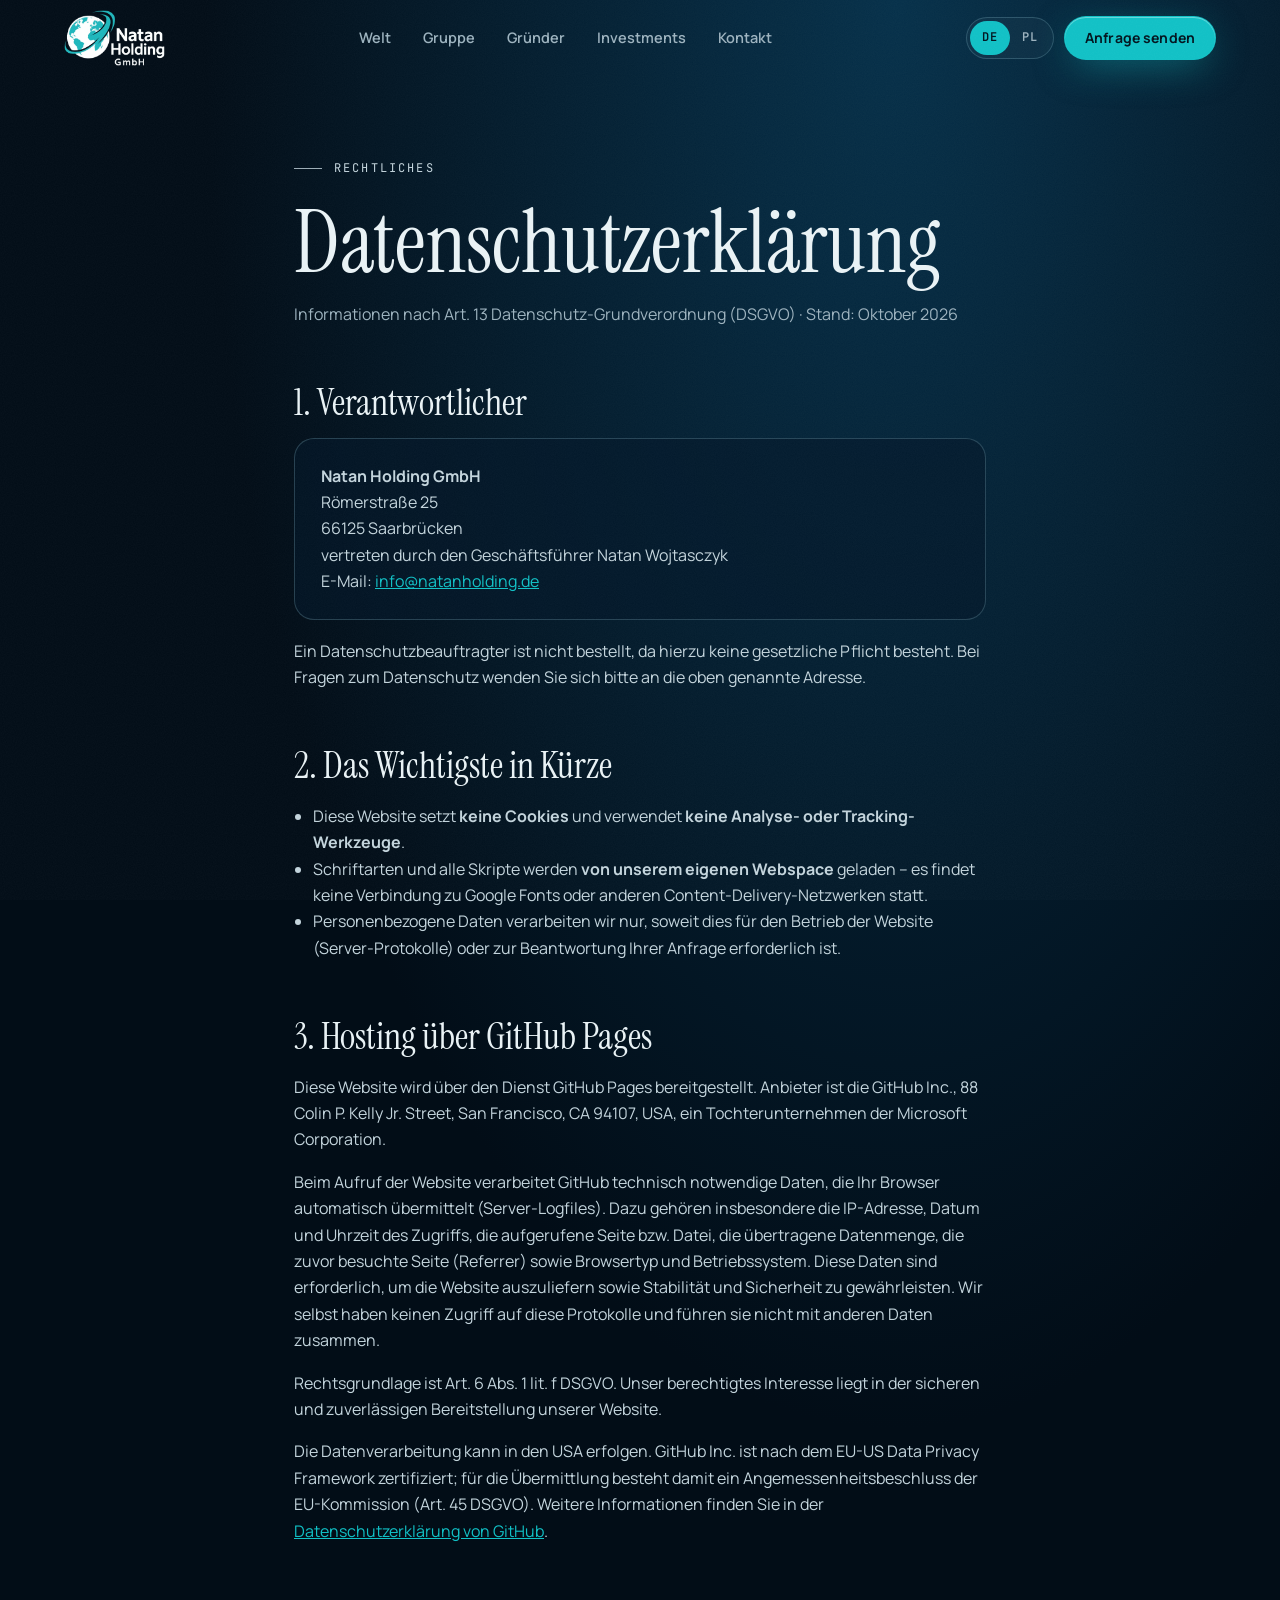
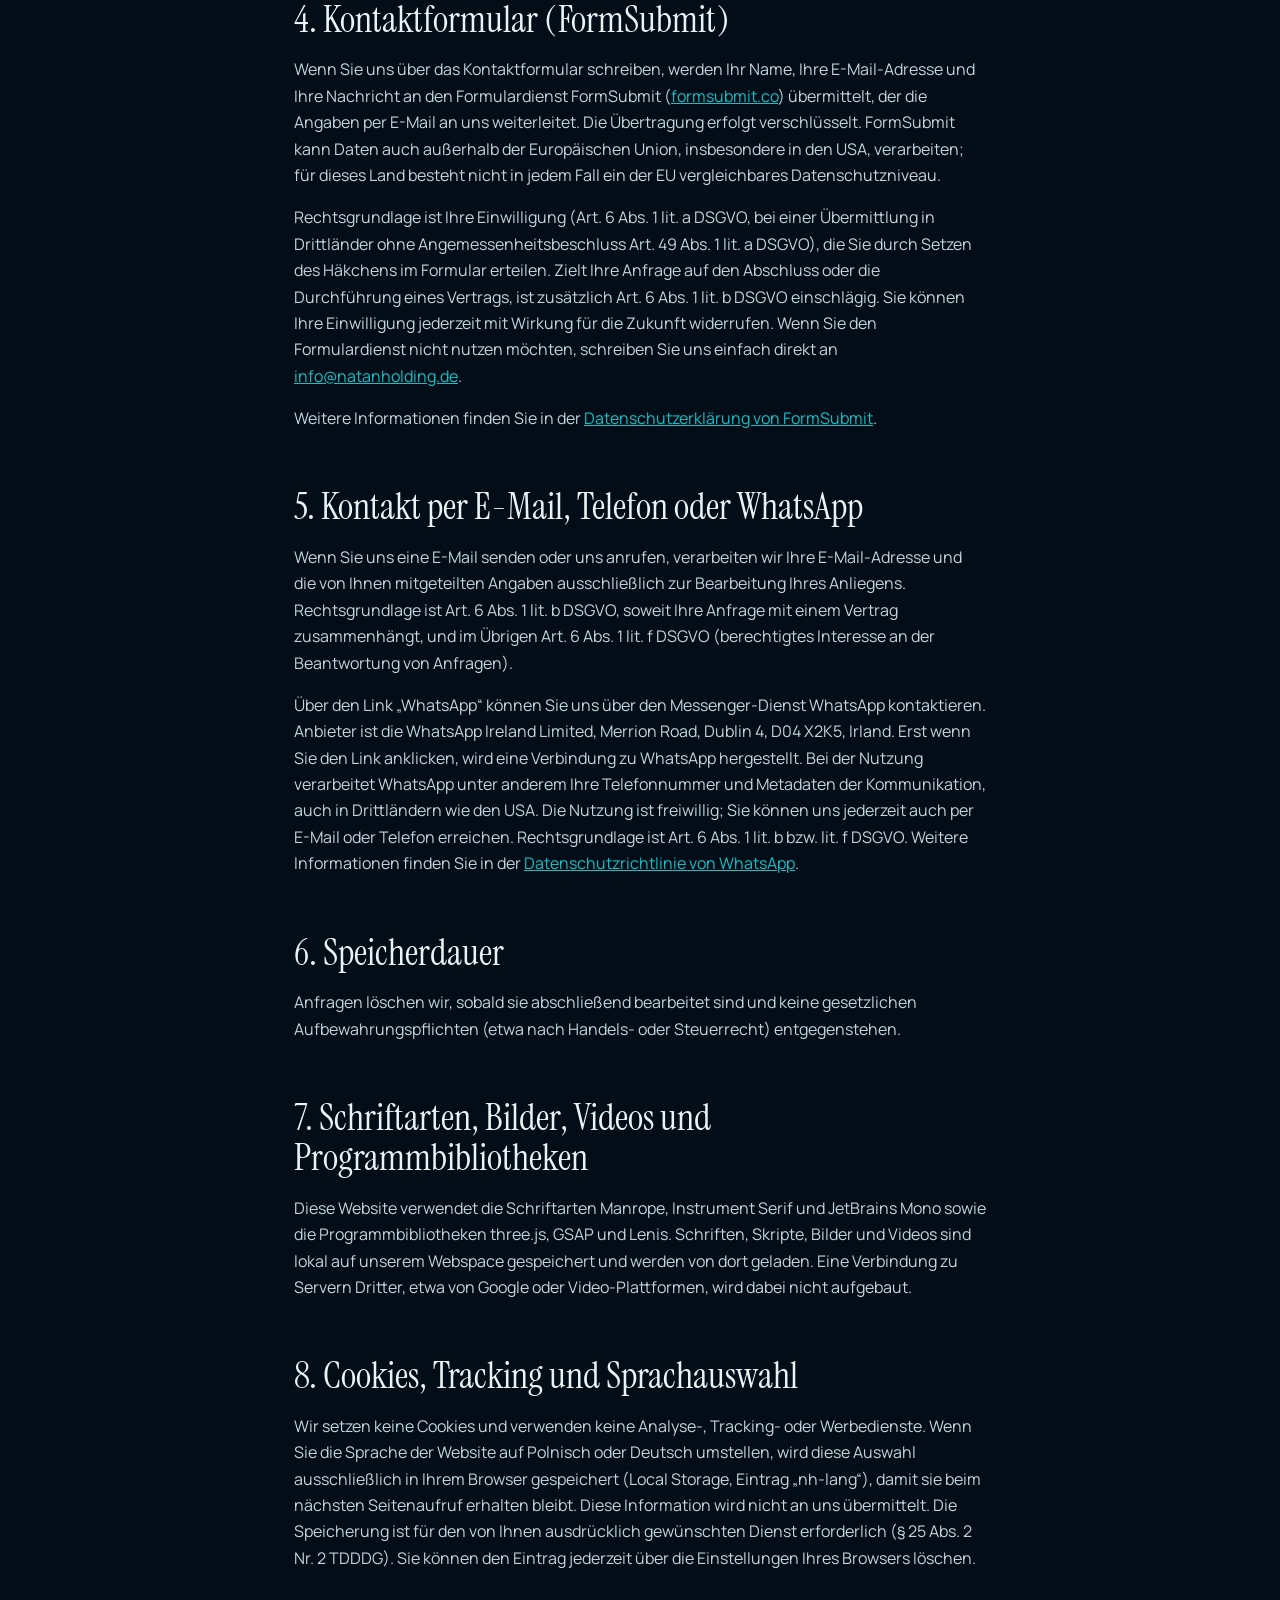
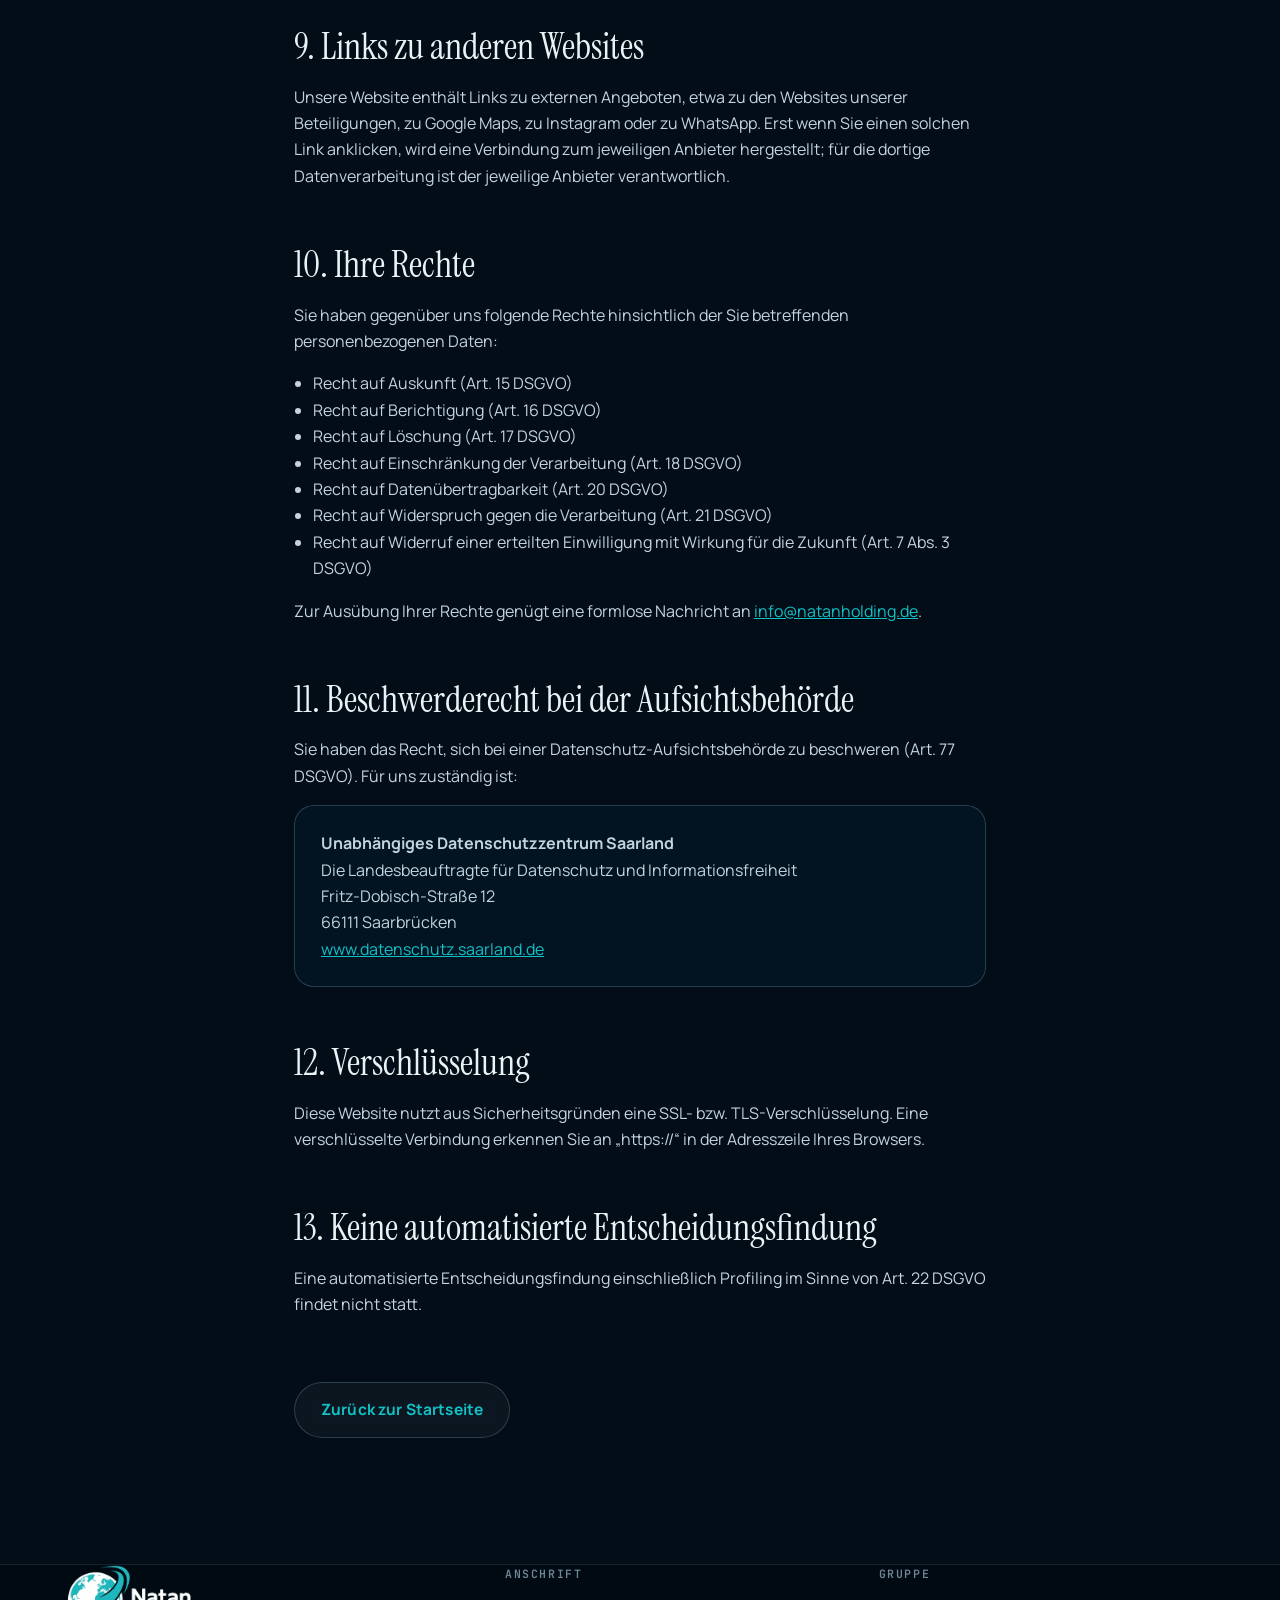
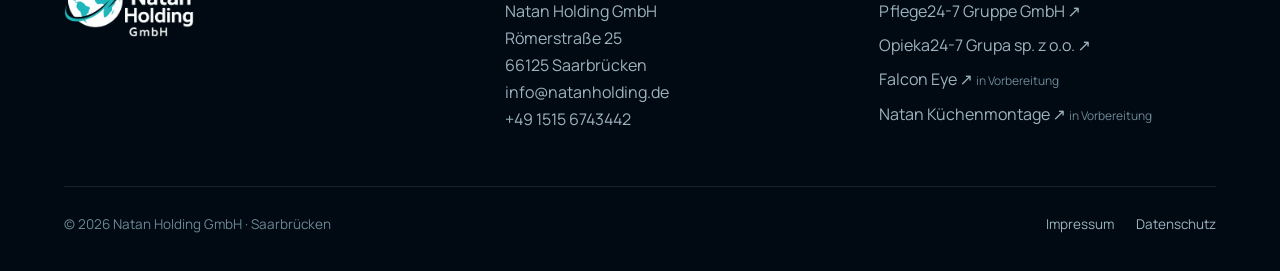
==== commit c2adffda: "Runde 2: WebGL-Weltglobus mit Kamerafahrt, Weltreise und Falcon-Eye-Clips, Gruppe inkl. geplanter Tö" ====
--- a/datenschutz.html
+++ b/datenschutz.html
@@ -24,10 +24,10 @@
       <picture><source srcset="img/logo-light.webp" type="image/webp"><img src="img/logo-light.png" width="640" height="355" alt="Natan Holding GmbH"></picture>
     </a>
     <nav class="nav" aria-label="Hauptnavigation" data-i18n-attr="aria-label:navAria">
-      <a href="index.html#leistungen" data-i18n="nav1">Leistungen</a>
-      <a href="index.html#portfolio" data-i18n="nav2">Beteiligungen</a>
-      <a href="index.html#meilensteine" data-i18n="nav3">Meilensteine</a>
-      <a href="index.html#haltung" data-i18n="nav4">Haltung</a>
+      <a href="index.html#welt" data-i18n="nav1">Welt</a>
+      <a href="index.html#gruppe" data-i18n="nav2">Gruppe</a>
+      <a href="index.html#gruender" data-i18n="nav3">Gründer</a>
+      <a href="index.html#investments" data-i18n="nav4">Investments</a>
       <a href="index.html#kontakt" data-i18n="nav5">Kontakt</a>
     </nav>
     <div class="hdr__tools">
@@ -41,10 +41,10 @@
   </div>
 </header>
 <nav class="mnav" id="mnav" aria-label="Mobile Navigation" data-i18n-attr="aria-label:mnavAria">
-  <a href="index.html#leistungen"><small>01</small><span data-i18n="nav1">Leistungen</span></a>
-  <a href="index.html#portfolio"><small>02</small><span data-i18n="nav2">Beteiligungen</span></a>
-  <a href="index.html#meilensteine"><small>03</small><span data-i18n="nav3">Meilensteine</span></a>
-  <a href="index.html#haltung"><small>04</small><span data-i18n="nav4">Haltung</span></a>
+  <a href="index.html#welt"><small>01</small><span data-i18n="nav1">Welt</span></a>
+  <a href="index.html#gruppe"><small>02</small><span data-i18n="nav2">Gruppe</span></a>
+  <a href="index.html#gruender"><small>03</small><span data-i18n="nav3">Gründer</span></a>
+  <a href="index.html#investments"><small>04</small><span data-i18n="nav4">Investments</span></a>
   <a href="index.html#kontakt"><small>05</small><span data-i18n="nav5">Kontakt</span></a>
 </nav>
 <main id="main" class="legal">
@@ -74,21 +74,23 @@
     <h2>4. Kontaktformular (FormSubmit)</h2>
     <p>Wenn Sie uns über das Kontaktformular schreiben, werden Ihr Name, Ihre E-Mail-Adresse und Ihre Nachricht an den Formulardienst FormSubmit (<a href="https://formsubmit.co" target="_blank" rel="noopener">formsubmit.co</a>) übermittelt, der die Angaben per E-Mail an uns weiterleitet. Die Übertragung erfolgt verschlüsselt. FormSubmit kann Daten auch außerhalb der Europäischen Union, insbesondere in den USA, verarbeiten; für dieses Land besteht nicht in jedem Fall ein der EU vergleichbares Datenschutzniveau.</p>
     <p>Rechtsgrundlage ist Ihre Einwilligung (Art. 6 Abs. 1 lit. a DSGVO, bei einer Übermittlung in Drittländer ohne Angemessenheitsbeschluss Art. 49 Abs. 1 lit. a DSGVO), die Sie durch Setzen des Häkchens im Formular erteilen. Zielt Ihre Anfrage auf den Abschluss oder die Durchführung eines Vertrags, ist zusätzlich Art. 6 Abs. 1 lit. b DSGVO einschlägig. Sie können Ihre Einwilligung jederzeit mit Wirkung für die Zukunft widerrufen. Wenn Sie den Formulardienst nicht nutzen möchten, schreiben Sie uns einfach direkt an <a href="mailto:info@natanholding.de">info@natanholding.de</a>.</p>
+    <p>Weitere Informationen finden Sie in der <a href="https://formsubmit.co/privacy.pdf" target="_blank" rel="noopener">Datenschutzerklärung von FormSubmit</a>.</p>
 
-    <h2>5. Kontakt per E-Mail</h2>
-    <p>Wenn Sie uns eine E-Mail senden, verarbeiten wir Ihre E-Mail-Adresse und die von Ihnen mitgeteilten Angaben ausschließlich zur Bearbeitung Ihres Anliegens. Rechtsgrundlage ist Art. 6 Abs. 1 lit. b DSGVO, soweit Ihre Anfrage mit einem Vertrag zusammenhängt, und im Übrigen Art. 6 Abs. 1 lit. f DSGVO (berechtigtes Interesse an der Beantwortung von Anfragen).</p>
+    <h2>5. Kontakt per E-Mail, Telefon oder WhatsApp</h2>
+    <p>Wenn Sie uns eine E-Mail senden oder uns anrufen, verarbeiten wir Ihre E-Mail-Adresse und die von Ihnen mitgeteilten Angaben ausschließlich zur Bearbeitung Ihres Anliegens. Rechtsgrundlage ist Art. 6 Abs. 1 lit. b DSGVO, soweit Ihre Anfrage mit einem Vertrag zusammenhängt, und im Übrigen Art. 6 Abs. 1 lit. f DSGVO (berechtigtes Interesse an der Beantwortung von Anfragen).</p>
+    <p>Über den Link „WhatsApp“ können Sie uns über den Messenger-Dienst WhatsApp kontaktieren. Anbieter ist die WhatsApp Ireland Limited, Merrion Road, Dublin 4, D04 X2K5, Irland. Erst wenn Sie den Link anklicken, wird eine Verbindung zu WhatsApp hergestellt. Bei der Nutzung verarbeitet WhatsApp unter anderem Ihre Telefonnummer und Metadaten der Kommunikation, auch in Drittländern wie den USA. Die Nutzung ist freiwillig; Sie können uns jederzeit auch per E-Mail oder Telefon erreichen. Rechtsgrundlage ist Art. 6 Abs. 1 lit. b bzw. lit. f DSGVO. Weitere Informationen finden Sie in der <a href="https://www.whatsapp.com/legal/privacy-policy-eea" target="_blank" rel="noopener">Datenschutzrichtlinie von WhatsApp</a>.</p>
 
     <h2>6. Speicherdauer</h2>
     <p>Anfragen löschen wir, sobald sie abschließend bearbeitet sind und keine gesetzlichen Aufbewahrungspflichten (etwa nach Handels- oder Steuerrecht) entgegenstehen.</p>
 
-    <h2>7. Schriftarten</h2>
-    <p>Diese Website verwendet die Schriftarten Manrope, Instrument Serif und JetBrains Mono. Sie sind lokal auf unserem Webspace gespeichert und werden von dort geladen. Eine Verbindung zu Servern Dritter, etwa von Google, wird dabei nicht aufgebaut.</p>
+    <h2>7. Schriftarten, Bilder, Videos und Programmbibliotheken</h2>
+    <p>Diese Website verwendet die Schriftarten Manrope, Instrument Serif und JetBrains Mono sowie die Programmbibliotheken three.js, GSAP und Lenis. Schriften, Skripte, Bilder und Videos sind lokal auf unserem Webspace gespeichert und werden von dort geladen. Eine Verbindung zu Servern Dritter, etwa von Google oder Video-Plattformen, wird dabei nicht aufgebaut.</p>
 
     <h2>8. Cookies, Tracking und Sprachauswahl</h2>
     <p>Wir setzen keine Cookies und verwenden keine Analyse-, Tracking- oder Werbedienste. Wenn Sie die Sprache der Website auf Polnisch oder Deutsch umstellen, wird diese Auswahl ausschließlich in Ihrem Browser gespeichert (Local Storage, Eintrag „nh-lang“), damit sie beim nächsten Seitenaufruf erhalten bleibt. Diese Information wird nicht an uns übermittelt. Die Speicherung ist für den von Ihnen ausdrücklich gewünschten Dienst erforderlich (§ 25 Abs. 2 Nr. 2 TDDDG). Sie können den Eintrag jederzeit über die Einstellungen Ihres Browsers löschen.</p>
 
     <h2>9. Links zu anderen Websites</h2>
-    <p>Unsere Website enthält Links zu externen Angeboten, etwa zu den Websites unserer Beteiligungen, zu Google Maps oder zu Instagram. Erst wenn Sie einen solchen Link anklicken, wird eine Verbindung zum jeweiligen Anbieter hergestellt; für die dortige Datenverarbeitung ist der jeweilige Anbieter verantwortlich.</p>
+    <p>Unsere Website enthält Links zu externen Angeboten, etwa zu den Websites unserer Beteiligungen, zu Google Maps, zu Instagram oder zu WhatsApp. Erst wenn Sie einen solchen Link anklicken, wird eine Verbindung zum jeweiligen Anbieter hergestellt; für die dortige Datenverarbeitung ist der jeweilige Anbieter verantwortlich.</p>
 
     <h2>10. Ihre Rechte</h2>
     <p>Sie haben gegenüber uns folgende Rechte hinsichtlich der Sie betreffenden personenbezogenen Daten:</p>
@@ -118,16 +120,18 @@
 <footer class="ftr">
   <div class="wrap">
     <div class="ftr__top">
-      <div><a href="index.html" aria-label="Natan Holding GmbH – zur Startseite" data-i18n-attr="aria-label:brandAria"><picture><source srcset="img/logo-light.webp" type="image/webp"><img src="img/logo-light.png" width="640" height="355" alt="Natan Holding GmbH" loading="lazy"></picture></a><p class="ftr__tag" data-i18n="ftTag">Holding mit Sitz in Saarbrücken – Beteiligungen in Deutschland und Polen.</p></div>
+      <div><a href="index.html" aria-label="Natan Holding GmbH – zur Startseite" data-i18n-attr="aria-label:brandAria"><picture><source srcset="img/logo-light.webp" type="image/webp"><img src="img/logo-light.png" width="640" height="355" alt="Natan Holding GmbH" loading="lazy"></picture></a></div>
       <div>
         <h4 data-i18n="ftAddr">Anschrift</h4>
-        <address>Natan Holding GmbH<br>Römerstraße 25<br>66125 Saarbrücken<br><a href="mailto:info@natanholding.de">info@natanholding.de</a></address>
+        <address>Natan Holding GmbH<br>Römerstraße 25<br>66125 Saarbrücken<br><a href="mailto:info@natanholding.de">info@natanholding.de</a><br><a href="tel:+4915156743442">+49 1515 6743442</a></address>
       </div>
       <div>
-        <h4 data-i18n="ftPf">Beteiligungen</h4>
+        <h4 data-i18n="ftPf">Gruppe</h4>
         <ul>
           <li><a href="https://pflege24-7.de" target="_blank" rel="noopener">Pflege24-7 Gruppe GmbH ↗</a></li>
           <li><a href="https://opieka24-7.pl" target="_blank" rel="noopener">Opieka24-7 Grupa sp. z o.o. ↗</a></li>
+          <li><a href="https://falcon-eye.de" target="_blank" rel="noopener">Falcon Eye ↗</a> <small data-i18n="ftPlan">in Vorbereitung</small></li>
+          <li><a href="https://natan.saarland" target="_blank" rel="noopener">Natan Küchenmontage ↗</a> <small data-i18n="ftPlan">in Vorbereitung</small></li>
         </ul>
       </div>
     </div>
@@ -137,7 +141,8 @@
     </div>
   </div>
 </footer>
+<script src="js/lenis.min.js" defer></script>
 <script src="js/i18n.js" defer></script>
-<script src="js/main.js" defer></script>
+<script type="module" src="js/app.js"></script>
 </body>
 </html>
--- a/css/style.css
+++ b/css/style.css
@@ -381,3 +381,353 @@
   .js .tl__fill{transform:scaleY(1)}
 }
 dd a{color:inherit;text-decoration:underline;text-decoration-color:rgba(17,193,198,.5);text-underline-offset:3px}
+
+/* =====================================================================
+   ROUND 2 — Welt, Gruppe, Gründer, Lebensweg, Partner, Investments
+   ===================================================================== */
+#fluid{position:fixed;inset:0;width:100%;height:100%;z-index:-1;pointer-events:none;opacity:.9}
+.section.pf,.section.ct,.section.founder,.section.partner,.section.invest{background:transparent}
+.section.pf{background:linear-gradient(180deg,rgba(2,13,23,0),rgba(4,24,42,.55) 30%,rgba(2,13,23,0))}
+
+/* Cursor */
+.cursor{position:fixed;left:0;top:0;z-index:95;pointer-events:none;display:none}
+html.has-cursor .cursor{display:block}
+.cursor__dot,.cursor__ring{position:fixed;left:0;top:0;border-radius:50%;transform:translate3d(-100px,-100px,0)}
+.cursor__dot{width:6px;height:6px;margin:-3px 0 0 -3px;background:var(--teal)}
+.cursor__ring{width:40px;height:40px;margin:-20px 0 0 -20px;border:1px solid rgba(127,227,230,.55);display:grid;place-items:center;transition:width .35s var(--ease),height .35s var(--ease),margin .35s var(--ease),background .35s,border-color .35s}
+.cursor__ring b{font-family:var(--mono);font-size:10px;letter-spacing:.14em;text-transform:uppercase;color:#02151f;opacity:0;transition:opacity .25s}
+html.cur-link .cursor__ring{width:64px;height:64px;margin:-32px 0 0 -32px;background:rgba(17,193,198,.12);border-color:var(--teal)}
+html.cur-drag .cursor__ring{width:84px;height:84px;margin:-42px 0 0 -42px;background:var(--teal);border-color:var(--teal)}
+html.cur-drag .cursor__ring b{opacity:1}
+
+/* Kinetic type */
+.kt .w{display:inline-block;white-space:nowrap}
+.kt .c{display:inline-block;transform-origin:50% 100% -.2em;will-change:transform}
+.js.gl .kt:not(.kt-in) .c{opacity:0;transform:translateY(.7em) rotateX(-80deg)}
+.kt.kt-in .c{opacity:1;transform:none;transition:transform 1.1s var(--ease),opacity .7s var(--ease);transition-delay:calc(var(--ci) * 22ms)}
+.h2.kt,.h1 .kt,.chap__h{perspective:600px}
+.scr{min-height:1em}
+
+/* ---------- Journey ---------- */
+.journey{position:relative}
+.gl .journey{height:400vh;height:400svh}
+.stage{position:relative;height:100vh;height:100svh;overflow:hidden;background:radial-gradient(120% 90% at 70% 45%,#05263b 0%,#02121f 45%,#01070d 80%)}
+.gl .stage{position:sticky;top:0}
+.anchor-top{position:absolute;top:0}
+.anchor-end{position:absolute;bottom:100vh;bottom:100svh}
+#world{position:absolute;inset:0;width:100%;height:100%;display:block;z-index:1;cursor:grab}
+.stage.is-drag #world{cursor:grabbing}
+.no-gl #world{display:none}
+.gl #globe{display:none}
+#globe{position:absolute;inset:0;width:100%;height:100%;z-index:1}
+.stage__shade{position:absolute;inset:0;z-index:2;pointer-events:none;background:linear-gradient(90deg,rgba(1,8,14,.82) 0%,rgba(1,8,14,.5) 30%,rgba(1,8,14,0) 52%)}
+.hero-copy{position:absolute;inset:0;z-index:3;display:flex;align-items:center;pointer-events:none;will-change:opacity,transform}
+.hero-copy__in{max-width:min(640px,48vw);pointer-events:auto;padding-top:40px}
+.hero-copy .h1{font-size:clamp(3rem,5.6vw,6.2rem);margin-bottom:26px}
+.hero-copy .h1 .ln{display:block;overflow:visible}
+.hero-copy .lede{color:#c9d8df;max-width:50ch}
+.lede--short{display:none}
+.tour-ic{width:12px;height:12px;border-radius:50%;background:#02151f;position:relative;flex:none;box-shadow:0 0 0 3px rgba(2,21,31,.25)}
+.tour-ic::after{content:"";position:absolute;inset:-6px;border-radius:50%;border:1.5px solid rgba(2,21,31,.5);animation:tp 1.8s var(--ease) infinite}
+@keyframes tp{from{transform:scale(.5);opacity:1}to{transform:scale(1.4);opacity:0}}
+.is-touring [data-tour] .tour-ic{border-radius:2px;background:#02151f}
+.hero__places .chip b{color:var(--teal);font-weight:700}
+.drag-hint{position:absolute;left:auto;right:var(--pad);bottom:28px;margin:0;display:flex;align-items:center;gap:10px;font-family:var(--mono);font-size:11px;letter-spacing:.16em;text-transform:uppercase;color:var(--muted);pointer-events:none}
+.dh-ic{width:26px;height:26px;border-radius:50%;border:1px solid var(--line-2);position:relative}
+.dh-ic::after{content:"";position:absolute;left:50%;top:50%;width:6px;height:6px;margin:-3px;border-radius:50%;background:var(--teal);animation:dh 2.4s var(--ease) infinite}
+@keyframes dh{0%,100%{transform:translateX(-7px)}50%{transform:translateX(7px)}}
+
+.chap{position:absolute;z-index:3;left:var(--pad);top:50%;transform:translateY(-50%);width:min(500px,40vw);opacity:0;visibility:hidden;transition:opacity .6s var(--ease),transform .8s var(--ease),visibility 0s .6s}
+.chap.on{opacity:1;visibility:visible;transition:opacity .6s var(--ease),transform .8s var(--ease),visibility 0s}
+.chap .chap__h{font-family:var(--serif);font-weight:400;font-size:clamp(3rem,5.5vw,5.6rem);line-height:.98;margin:0 0 20px;letter-spacing:-.01em}
+.chap .chap__h em{color:var(--teal)}
+.chap p{color:#c9d8df;margin:0 0 18px;font-size:clamp(1rem,1.2vw,1.12rem)}
+.chap .credit{font-family:var(--mono);font-size:11.5px;letter-spacing:.12em;text-transform:uppercase;color:var(--muted);margin-top:18px}
+.chap .credit a{color:var(--teal)}
+.tourbar{display:flex;gap:10px;align-items:center;flex-wrap:wrap}
+.rbtn{width:52px;height:52px;border-radius:50%;border:1px solid var(--line-2);background:rgba(3,18,31,.6);display:grid;place-items:center;cursor:pointer;color:var(--text);transition:border-color .3s,background .3s,transform .3s var(--ease)}
+.rbtn svg{width:20px;height:20px}
+.rbtn:hover{border-color:var(--teal);background:rgba(17,193,198,.12)}
+.jrail{position:absolute;z-index:4;right:22px;top:50%;transform:translateY(-50%);display:flex;flex-direction:column;gap:6px}
+.jrail button{all:unset;cursor:pointer;display:flex;align-items:center;justify-content:flex-end;gap:12px;padding:6px 0;font-family:var(--mono);font-size:10.5px;letter-spacing:.14em;text-transform:uppercase;color:transparent;transition:color .3s}
+.jrail button::after{content:"";width:8px;height:8px;border-radius:50%;border:1px solid var(--muted);transition:background .3s,border-color .3s,transform .3s}
+.jrail button:hover,.jrail button.on{color:var(--muted)}
+.jrail button.on::after{background:var(--teal);border-color:var(--teal);transform:scale(1.3)}
+.jrail button:focus-visible{outline:2px solid var(--teal)}
+.no-gl .jrail{display:none}
+
+/* Billboard-Karte */
+.gcard{position:absolute;left:0;top:0;z-index:5;width:300px;border-radius:20px;overflow:hidden;background:rgba(3,16,28,.86);border:1px solid rgba(17,193,198,.55);box-shadow:0 30px 80px -20px rgba(0,0,0,.8),0 0 0 6px rgba(17,193,198,.06),0 0 60px -10px rgba(17,193,198,.45);backdrop-filter:blur(14px);-webkit-backdrop-filter:blur(14px);opacity:0;visibility:hidden;pointer-events:none;transition:opacity .45s var(--ease),visibility 0s .45s}
+.gcard.show{opacity:1;visibility:visible;pointer-events:auto;transition:opacity .45s var(--ease),visibility 0s}
+.gcard>*{transform:perspective(800px) rotateY(var(--tilt,0deg))}
+.gc-media{display:none;position:relative;aspect-ratio:16/9;background:#021018;overflow:hidden}
+.gcard.has-media .gc-media{display:block}
+.gcard.is-v .gc-media{aspect-ratio:4/4.4}
+.gc-media img,.gc-media video{position:absolute;inset:0;width:100%;height:100%;object-fit:cover}
+.gc-media video{opacity:0;transition:opacity .5s}
+.gc-media video.on{opacity:1}
+.gc-body{padding:16px 18px 18px;display:grid;gap:2px}
+.gc-idx{font-family:var(--mono);font-size:10.5px;letter-spacing:.14em;color:var(--teal)}
+.gc-title{font-family:var(--serif);font-weight:400;font-size:1.9rem;line-height:1.05}
+.gc-sub{font-size:13px;color:var(--muted);font-weight:600}
+.gc-line{margin:8px 0 0;font-size:14px;color:#c9d8df;line-height:1.5}
+.gc-credit{margin-top:8px;font-family:var(--mono);font-size:10px;letter-spacing:.12em;text-transform:uppercase;color:var(--teal-2)}
+.gc-close{position:absolute;right:8px;top:8px;width:34px;height:34px;border-radius:50%;border:0;background:rgba(2,13,23,.7);color:#fff;font-size:20px;line-height:1;cursor:pointer;z-index:2;transform:none!important}
+.gleader{position:absolute;left:0;top:0;z-index:4;height:1px;background:linear-gradient(90deg,rgba(17,193,198,.9),rgba(17,193,198,.2));transform-origin:0 50%;opacity:0;transition:opacity .3s;pointer-events:none}
+
+@media (max-width:899px){
+  .stage__shade{background:linear-gradient(180deg,rgba(1,8,14,.35) 0%,rgba(1,8,14,0) 18%,rgba(1,8,14,0) 36%,rgba(1,8,14,.82) 54%,rgba(1,8,14,.95) 100%)}
+  .hero-copy{align-items:flex-end;padding-bottom:max(24px,env(safe-area-inset-bottom))}
+  .hero-copy__in{max-width:640px;padding-top:0}
+  .hero-copy .h1{font-size:clamp(2.4rem,10.5vw,3.6rem);margin-bottom:16px}
+  .lede--short{display:block}.lede--long{display:none}
+  .hero-copy .lede{font-size:15.5px}
+  .hero__cta{margin-top:22px}
+  .hero__places{display:none}
+  .drag-hint{display:none}
+  .chap{left:16px;right:16px;width:auto;top:auto;bottom:max(18px,env(safe-area-inset-bottom));transform:translateY(16px);padding:20px 20px 18px;border-radius:22px;background:rgba(2,12,22,.82);border:1px solid var(--line-2);backdrop-filter:blur(12px);-webkit-backdrop-filter:blur(12px)}
+  .chap.on{transform:none}
+  .chap .chap__h{font-size:clamp(2.2rem,9.5vw,3rem);margin-bottom:10px}
+  .chap p{font-size:14.5px;margin-bottom:12px}
+  .gcard{width:min(320px,calc(100vw - 32px))}
+  .gcard.is-v .gc-media{aspect-ratio:16/10}
+  .jrail{display:none}
+}
+@media (max-width:899px) and (max-height:720px){.hero-copy .h1{font-size:2.3rem}.hero-copy .eyebrow{margin-bottom:12px}.hero__cta .btn{--h:50px}}
+@media (min-width:900px) and (max-width:1199px){.hero-copy__in{max-width:min(560px,52vw)}}
+
+/* Fallback ohne WebGL / reduzierte Bewegung */
+.no-gl .stage{height:auto;min-height:100vh;min-height:100svh;overflow:visible;padding-bottom:40px}
+.no-gl .hero-copy{position:relative;inset:auto;min-height:100vh;min-height:100svh}
+@media (max-width:899px){.no-gl .hero-copy{min-height:auto;padding-top:calc(80px + 2.4 * min(34vw,230px))}}
+.no-gl .chap{position:relative;left:auto;top:auto;bottom:auto;transform:none;opacity:1;visibility:visible;width:auto;max-width:720px;margin:0 var(--pad) 28px;padding:26px;border-radius:22px;background:rgba(2,12,22,.7);border:1px solid var(--line-2)}
+.no-gl .gcard,.no-gl .gleader,.no-gl .tourbar{display:none}
+
+/* ---------- Reel ---------- */
+.reel{position:relative;padding:clamp(70px,8vw,110px) 0 clamp(40px,5vw,70px);overflow:hidden}
+.reel__head{display:flex;flex-wrap:wrap;justify-content:space-between;align-items:flex-end;gap:12px 40px;margin-bottom:28px}
+.reel__h{font-family:var(--serif);font-weight:400;font-size:clamp(2rem,4vw,3.4rem);line-height:1.02;margin:0}
+.reel__h em{color:var(--teal)}
+.reel__p{margin:0;color:var(--muted);font-family:var(--mono);font-size:12px;letter-spacing:.12em;text-transform:uppercase}
+.reel__track{display:flex;gap:16px;overflow-x:auto;overscroll-behavior-x:contain;scroll-snap-type:x mandatory;padding:6px var(--pad) 18px;scrollbar-width:none;-webkit-overflow-scrolling:touch}
+.reel__track::-webkit-scrollbar{display:none}
+.tile{all:unset;box-sizing:border-box;flex:none;scroll-snap-align:start;cursor:pointer;position:relative;width:clamp(260px,34vw,460px);height:clamp(300px,34vw,420px);border-radius:22px;overflow:hidden;border:1px solid var(--line-2);background:#031522;transition:transform .5s var(--ease),border-color .4s}
+.tile--v{width:clamp(200px,20vw,280px)}
+.tile:hover,.tile:focus-visible{border-color:var(--teal);transform:translateY(-6px)}
+.tile:focus-visible{outline:2px solid var(--teal);outline-offset:3px}
+.tile__m{position:absolute;inset:0}
+.tile__m img,.tile__m video{position:absolute;inset:0;width:100%;height:100%;object-fit:cover;transition:transform 1.2s var(--ease)}
+.tile:hover .tile__m img{transform:scale(1.06)}
+.tile__m video{opacity:0;transition:opacity .5s}
+.tile__m video.on{opacity:1}
+.tile__t{position:absolute;left:0;right:0;bottom:0;padding:60px 18px 16px;background:linear-gradient(180deg,transparent,rgba(1,8,14,.9));display:grid}
+.tile__t b{font-family:var(--serif);font-weight:400;font-size:1.7rem;line-height:1.05}
+.tile__t small{font-family:var(--mono);font-size:10.5px;letter-spacing:.14em;text-transform:uppercase;color:var(--teal-2);margin-top:4px}
+
+/* Odometer */
+.odo{display:inline-flex;overflow:hidden;height:1.12em;line-height:1.12}
+.odo .dg{display:inline-block;height:1.12em;overflow:hidden;position:relative}
+.odo .dg>span{display:flex;flex-direction:column;transition:transform 2s cubic-bezier(.16,1,.3,1)}
+.odo .dg>span>i{font-style:normal;height:1.12em;line-height:1.12;display:block}
+.odo .sp{display:inline-block}
+
+/* ---------- Graph ---------- */
+.graph{position:relative;margin:0 auto clamp(56px,7vw,96px);max-width:1100px;perspective:1600px}
+.graph__grid{position:relative;display:grid;grid-template-columns:repeat(4,1fr);gap:clamp(56px,7vw,90px) clamp(14px,2vw,26px);transform:rotateX(var(--rx,12deg)) rotateY(var(--ry,0deg));transform-style:preserve-3d;transition:transform .8s var(--ease)}
+.graph__lines{position:absolute;inset:0;width:100%;height:100%;overflow:visible;pointer-events:none;z-index:0}
+.graph__lines path{fill:none;stroke:rgba(17,193,198,.4);stroke-width:1.5;transition:stroke .3s,stroke-width .3s,opacity .3s}
+.graph__lines path.plan{stroke:rgba(127,227,230,.45);stroke-dasharray:5 7;animation:dash 1.4s linear infinite}
+.graph__lines path.gold{stroke:rgba(255,207,122,.55);stroke-dasharray:2 6;animation:dash 2s linear infinite}
+.graph__lines path.flow{stroke:#bff6f7;stroke-width:2.2;stroke-dasharray:4 30;animation:dash2 2.2s linear infinite;opacity:.8}
+.graph__lines path.hot{stroke:var(--teal-2);stroke-width:2.6}
+.graph__lines path.gold.hot{stroke:#ffd38a}
+.graph.has-hot .graph__lines path:not(.hot){opacity:.25}
+@keyframes dash{to{stroke-dashoffset:-24}}
+@keyframes dash2{to{stroke-dashoffset:-68}}
+.gn{position:relative;z-index:1;display:flex;flex-direction:column;align-items:center;text-align:center;gap:5px;padding:20px 14px;border-radius:20px;border:1px solid var(--line-2);background:rgba(4,24,42,.88);text-decoration:none;transform:translateZ(20px);transition:border-color .35s,transform .5s var(--ease),box-shadow .5s,opacity .3s}
+.gn:hover,.gn.hot{border-color:var(--teal);transform:translateZ(60px);box-shadow:0 30px 60px -30px rgba(17,193,198,.6)}
+.graph.has-hot .gn:not(.hot){opacity:.55}
+.gn b{font-size:clamp(14px,1.3vw,16.5px);font-weight:700;line-height:1.3}
+.gn>span:last-child{font-family:var(--mono);font-size:10.5px;letter-spacing:.12em;text-transform:uppercase;color:var(--teal)}
+.gn--top{grid-column:2/4;padding:24px;background:linear-gradient(160deg,rgba(0,63,93,.95),rgba(4,24,42,.95));border-color:rgba(17,193,198,.55)}
+.gn--top img{width:64px;height:64px}
+.gn--partner{grid-column:4;border-color:rgba(255,207,122,.45);align-self:center}
+.gn--partner>span:last-child{color:#ffcf7a}
+.gn--partner:hover,.gn--partner.hot{border-color:#ffcf7a;box-shadow:0 30px 60px -30px rgba(255,207,122,.5)}
+.gn--plan{border-style:dashed;border-color:rgba(127,227,230,.5);background:rgba(4,24,42,.6)}
+.gn--plan>span:last-child{color:var(--teal-2)}
+.gn--plan .cc--plan{animation:pulse 2.4s var(--ease) infinite}
+@keyframes pulse{0%{box-shadow:0 0 0 0 rgba(127,227,230,.5)}100%{box-shadow:0 0 0 16px rgba(127,227,230,0)}}
+.cc{width:44px;height:44px;border-radius:50%;display:grid;place-items:center;font-family:var(--mono);font-weight:700;font-size:13px;letter-spacing:.06em;color:#02151f;background:var(--teal);margin-bottom:6px;box-shadow:0 0 0 6px rgba(17,193,198,.15)}
+.cc--plan{background:transparent;color:var(--teal-2);border:1.5px dashed var(--teal-2);box-shadow:none}
+.cc--gold{background:linear-gradient(140deg,#ffe2a6,#d39a3a);box-shadow:0 0 0 6px rgba(255,207,122,.15)}
+.graph__legend{list-style:none;margin:34px 0 0;padding:0;display:flex;flex-wrap:wrap;justify-content:center;gap:10px 28px;font-size:13px;color:var(--muted)}
+.graph__legend li{display:flex;align-items:center;gap:10px}
+.lg{width:34px;height:0;border-top:2px solid var(--teal)}
+.lg--plan{border-top:2px dashed var(--teal-2)}
+.lg--gold{border-top:2px dotted #ffcf7a}
+@media (max-width:899px){
+  .graph{perspective:none}
+  .graph__grid{grid-template-columns:1fr 1fr;transform:none;gap:44px 12px}
+  .gn--top{grid-column:1/-1;width:min(100%,360px);justify-self:center}
+  .gn--partner{grid-column:1/-1;order:5;width:min(100%,360px);justify-self:center}
+  .gn{transform:none;padding:16px 10px}
+  .gn:hover,.gn.hot{transform:translateY(-3px)}
+}
+.tier{display:flex;align-items:baseline;gap:16px;flex-wrap:wrap;font-family:var(--serif);font-weight:400;font-size:clamp(1.9rem,3.2vw,2.8rem);margin:clamp(56px,7vw,90px) 0 26px;line-height:1}
+.tier small{font-family:var(--mono);font-size:11.5px;letter-spacing:.14em;text-transform:uppercase;color:var(--muted)}
+.tier:first-of-type{margin-top:0}
+.co--plan{border-style:dashed;border-color:rgba(127,227,230,.45);background:linear-gradient(170deg,rgba(17,193,198,.08),rgba(4,24,42,.7) 50%)}
+.tag--plan{border-style:dashed;border-color:var(--teal-2);color:var(--teal-2)}
+.co__media{position:relative;margin:calc(-1*clamp(26px,3.4vw,44px)) calc(-1*clamp(26px,3.4vw,44px)) 26px;aspect-ratio:16/8;overflow:hidden;background:#021018}
+.co__media img,.co__media video{position:absolute;inset:0;width:100%;height:100%;object-fit:cover}
+.co__media video{opacity:0;transition:opacity .6s}.co__media video.on{opacity:1}
+.co__media::after{content:"";position:absolute;inset:0;background:linear-gradient(180deg,rgba(2,13,23,0) 50%,rgba(4,24,42,.95))}
+.co__media-l{position:absolute;z-index:1;left:16px;bottom:12px;font-family:var(--mono);font-size:10.5px;letter-spacing:.14em;text-transform:uppercase;color:var(--teal-2)}
+.co__btns{margin-top:auto;display:flex;gap:10px;flex-wrap:wrap}
+.co__btns .btn{margin-top:0}
+.tilt{transform-style:preserve-3d;will-change:transform}
+
+/* Wipe */
+.gl .wipe{clip-path:inset(0 0 0 0 round 0)}
+
+/* ---------- Gründer ---------- */
+.founder{overflow:hidden}
+.founder__bgname{position:absolute;left:0;top:clamp(40px,6vw,90px);white-space:nowrap;font-family:var(--serif);font-size:clamp(7rem,22vw,22rem);line-height:.8;color:transparent;-webkit-text-stroke:1px rgba(127,227,230,.14);pointer-events:none;will-change:transform}
+.founder__grid{position:relative;display:grid;gap:48px;align-items:center}
+@media (min-width:960px){.founder__grid{grid-template-columns:.85fr 1.15fr;gap:clamp(48px,6vw,96px)}}
+.portrait{margin:0;perspective:1000px}
+.portrait__frame{position:relative;aspect-ratio:4/5;border-radius:28px;overflow:hidden;transform:rotateY(var(--ry,0deg)) rotateX(var(--rx,0deg));transform-style:preserve-3d;transition:transform .6s var(--ease);box-shadow:0 60px 120px -40px rgba(0,0,0,.8),0 0 0 1px rgba(17,193,198,.3)}
+.portrait__bg{position:absolute;inset:-8%;width:116%;height:116%;object-fit:cover;filter:blur(16px) saturate(1.3) brightness(.7);transform:translate3d(calc(var(--px,0)*-18px),calc(var(--py,0)*-18px),0) scale(1.05)}
+.portrait__img{position:absolute;inset:0;width:100%;height:100%;object-fit:cover;transform:translate3d(calc(var(--px,0)*10px),calc(var(--py,0)*10px),0) scale(1.04);-webkit-mask-image:radial-gradient(120% 95% at 50% 40%,#000 62%,transparent 100%);mask-image:radial-gradient(120% 95% at 50% 40%,#000 62%,transparent 100%)}
+.portrait__glare{position:absolute;inset:0;background:radial-gradient(60% 50% at var(--gx,30%) var(--gy,20%),rgba(255,255,255,.22),transparent 60%),linear-gradient(180deg,rgba(2,13,23,0) 60%,rgba(2,13,23,.65));mix-blend-mode:normal;pointer-events:none}
+.portrait figcaption{display:flex;flex-direction:column;gap:2px;margin-top:18px}
+.portrait figcaption b{font-size:18px}
+.portrait figcaption span{font-family:var(--mono);font-size:11px;letter-spacing:.14em;text-transform:uppercase;color:var(--teal)}
+.founder__lead{font-size:clamp(1.15rem,1.55vw,1.42rem);line-height:1.6;color:#dbe7ec;margin:0 0 30px;max-width:56ch}
+.roles{list-style:none;margin:0;padding:0;display:flex;flex-wrap:wrap;gap:10px}
+.roles li{padding:10px 16px;border-radius:999px;border:1px solid var(--line-2);font-size:14px;font-weight:600;background:rgba(255,255,255,.03)}
+.roles li:nth-child(odd){border-color:rgba(17,193,198,.45)}
+.roles__all{font-family:var(--serif);font-style:italic;font-size:clamp(1.8rem,3vw,2.6rem);color:var(--teal);margin:18px 0 26px}
+
+/* ---------- Lebensweg / Tunnel ---------- */
+.life{position:relative;height:440vh;height:440svh}
+.life__stage{position:sticky;top:0;height:100vh;height:100svh;overflow:hidden;perspective:900px;perspective-origin:50% 50%;background:radial-gradient(80% 70% at 50% 50%,#062b42 0%,#020d17 70%)}
+.life__h{position:absolute;z-index:3;left:var(--pad);top:96px;margin:0;font-family:var(--mono);font-weight:500;font-size:12px;letter-spacing:.18em;text-transform:uppercase;color:var(--teal)}
+.tunnel{position:absolute;inset:0;transform-style:preserve-3d}
+.tunnel__rings{position:absolute;inset:0;transform-style:preserve-3d;pointer-events:none}
+.tunnel__rings i{position:absolute;left:50%;top:50%;width:min(120vmin,1100px);height:min(80vmin,700px);margin:calc(min(80vmin,700px)/-2) 0 0 calc(min(120vmin,1100px)/-2);border:1px solid rgba(17,193,198,.22);border-radius:40px;will-change:transform,opacity}
+.tunnel__list{list-style:none;margin:0;padding:0;position:absolute;inset:0;transform-style:preserve-3d}
+.st{position:absolute;left:50%;top:50%;width:min(760px,88vw);margin-left:calc(min(760px,88vw)/-2);transform:translate3d(0,-50%,-3000px);opacity:0;text-align:center;will-change:transform,opacity;display:grid;justify-items:center}
+.st__big{font-family:var(--serif);font-weight:400;font-size:clamp(4.6rem,15vw,13rem);line-height:.9;letter-spacing:-.02em;background:linear-gradient(180deg,#fff 20%,var(--teal) 120%);-webkit-background-clip:text;background-clip:text;color:transparent;display:block;padding:.14em .06em 0}
+.st__k{font-family:var(--mono);font-size:12px;letter-spacing:.2em;text-transform:uppercase;color:var(--teal);margin:14px 0 14px;display:block}
+.st p{margin:0;font-size:clamp(1.02rem,1.5vw,1.3rem);line-height:1.55;color:#dbe7ec;max-width:46ch;text-shadow:0 2px 20px rgba(0,0,0,.6)}
+.life__bar{position:absolute;z-index:3;left:var(--pad);right:var(--pad);bottom:34px;height:2px;background:var(--line)}
+.life__bar i{position:absolute;inset:0;background:linear-gradient(90deg,var(--teal),var(--teal-2));transform-origin:left;transform:scaleX(var(--lp,0))}
+.rm .life,.no-gl .life{height:auto}
+.rm .life__stage,.no-gl .life__stage{position:relative;height:auto;padding:150px 0 90px;perspective:none}
+.rm .tunnel,.no-gl .tunnel{position:relative}
+.rm .tunnel__list,.no-gl .tunnel__list{position:relative;display:grid;gap:56px;padding:0 var(--pad)}
+.rm .st,.no-gl .st{position:relative;left:auto;top:auto;margin:0 auto;transform:none!important;opacity:1!important}
+.rm .tunnel__rings,.no-gl .tunnel__rings,.rm .life__bar,.no-gl .life__bar{display:none}
+.rm .st__big,.no-gl .st__big{font-size:clamp(3.6rem,10vw,7rem)}
+
+/* ---------- Partner ---------- */
+.partner__grid{display:grid;gap:40px;align-items:center}
+@media (min-width:960px){.partner__grid{grid-template-columns:.7fr 1.3fr;gap:72px}}
+.partner__pic{margin:0;position:relative;border-radius:28px;overflow:hidden;aspect-ratio:4/5;border:1px solid rgba(255,207,122,.35);box-shadow:0 50px 100px -40px rgba(0,0,0,.8)}
+.partner__pic img{width:100%;height:100%;object-fit:cover}
+.partner__pic figcaption{position:absolute;left:0;right:0;bottom:0;padding:60px 22px 20px;background:linear-gradient(180deg,transparent,rgba(1,8,14,.9));display:grid}
+.partner__pic figcaption b{font-size:18px}
+.partner__pic figcaption span{font-family:var(--mono);font-size:11px;letter-spacing:.14em;text-transform:uppercase;color:#ffcf7a}
+.partner__copy p{font-size:clamp(1.05rem,1.35vw,1.22rem);color:#d2e0e6;margin:0 0 20px;max-width:60ch}
+.ptags{list-style:none;margin:26px 0 0;padding:0;display:flex;flex-wrap:wrap;gap:10px}
+.ptags li{padding:9px 15px;border-radius:999px;border:1px solid rgba(255,207,122,.45);color:#ffe2a6;font-size:13.5px;font-weight:600}
+.gallery{display:grid;gap:14px;margin-top:clamp(48px,6vw,80px);grid-template-columns:repeat(2,1fr)}
+@media (min-width:900px){.gallery{grid-template-columns:1.5fr .75fr .75fr 1.3fr;align-items:stretch}}
+.ga{margin:0;position:relative;border-radius:20px;overflow:hidden;min-height:240px;border:1px solid var(--line)}
+.ga--wide{grid-column:span 2}
+@media (min-width:900px){.ga--wide{grid-column:auto}}
+.ga img{position:absolute;inset:0;width:100%;height:100%;object-fit:cover;transition:transform 1.4s var(--ease)}
+.ga:hover img{transform:scale(1.06)}
+.ga figcaption{position:absolute;left:12px;bottom:12px;padding:6px 12px;border-radius:999px;background:rgba(1,8,14,.75);font-size:12.5px;font-weight:600;backdrop-filter:blur(6px);-webkit-backdrop-filter:blur(6px)}
+@media (min-width:900px){.ga{min-height:380px}}
+
+/* ---------- Investments ---------- */
+.invest{overflow:hidden}
+.invest__grid{display:grid;gap:48px;align-items:center}
+@media (min-width:1000px){.invest__grid{grid-template-columns:1.05fr .95fr;gap:56px}}
+.pillars{list-style:none;margin:34px 0 0;padding:0;display:grid;gap:12px}
+.pillars li{display:grid;grid-template-columns:52px 1fr;gap:16px;padding:20px 20px;border-radius:20px;border:1px solid var(--line);background:rgba(255,255,255,.025);transition:border-color .3s,background .3s}
+.pillars li:hover{border-color:rgba(255,207,122,.5);background:rgba(255,207,122,.04)}
+.pi{font-family:var(--mono);font-size:12px;color:#ffcf7a;letter-spacing:.1em;padding-top:4px}
+.pillars b{display:block;font-size:17px;margin-bottom:4px}
+.pillars p{margin:0;color:var(--muted);font-size:15px}
+.legal-note{margin:22px 0 0;font-size:12.5px;color:var(--dim);font-family:var(--mono);letter-spacing:.04em}
+.orbit{position:relative;height:clamp(380px,46vw,560px);perspective:1100px;display:grid;place-items:center}
+.orbit__tilt{position:absolute;left:50%;top:50%;width:clamp(300px,36vw,480px);height:clamp(300px,36vw,480px);margin:calc(clamp(300px,36vw,480px)/-2) 0 0 calc(clamp(300px,36vw,480px)/-2);transform:rotateX(70deg) rotateZ(-14deg);transform-style:preserve-3d}
+.orbit__ring{position:absolute;inset:0;border-radius:50%;border:1.5px solid rgba(255,207,122,.45);box-shadow:0 0 40px rgba(255,207,122,.15),inset 0 0 40px rgba(255,207,122,.1)}
+.orbit__ring::before{content:"";position:absolute;inset:14%;border-radius:50%;border:1px dashed rgba(127,227,230,.3)}
+.yr{position:absolute;left:50%;top:50%;width:0;height:0;transform:rotate(var(--a)) translateX(calc(clamp(300px,36vw,480px)/2)) rotate(calc(-1*var(--a))) rotateZ(14deg) rotateX(-70deg);transform-style:preserve-3d}
+.yr b{position:absolute;left:0;top:0;transform:translate(-50%,-140%);font-family:var(--mono);font-size:13px;font-weight:600;letter-spacing:.08em;color:#ffe2a6;padding:6px 10px;border-radius:999px;background:rgba(2,13,23,.85);border:1px solid rgba(255,207,122,.4);white-space:nowrap;animation:yrh 8s linear infinite}
+.yr::after{content:"";position:absolute;left:-5px;top:-5px;width:10px;height:10px;border-radius:50%;background:#ffcf7a;box-shadow:0 0 18px #ffcf7a}
+.yr:nth-of-type(2) b{animation-delay:-6s}.yr:nth-of-type(3) b{animation-delay:-4s}.yr:nth-of-type(4) b{animation-delay:-2s}
+@keyframes yrh{0%,8%{background:#ffcf7a;color:#2a1a00;box-shadow:0 0 30px rgba(255,207,122,.7)}20%,100%{background:rgba(2,13,23,.85);color:#ffe2a6;box-shadow:none}}
+.orbit__runner{position:absolute;left:50%;top:50%;width:16px;height:16px;margin:-8px;border-radius:50%;background:#fff;box-shadow:0 0 20px #fff,0 0 40px var(--teal);animation:run 8s linear infinite}
+@keyframes run{from{transform:rotate(0deg) translateX(calc(clamp(300px,36vw,480px)/2))}to{transform:rotate(360deg) translateX(calc(clamp(300px,36vw,480px)/2))}}
+.coin{position:relative;width:clamp(150px,16vw,210px);height:clamp(150px,16vw,210px);perspective:900px;animation:float 6s ease-in-out infinite}
+@keyframes float{0%,100%{transform:translateY(-8px)}50%{transform:translateY(10px)}}
+.coin__body{position:absolute;inset:0;transform-style:preserve-3d;animation:coin 7s linear infinite}
+@keyframes coin{to{transform:rotateY(360deg)}}
+.coin__edge{position:absolute;inset:0;border-radius:50%;background:linear-gradient(90deg,#7a4e12,#d9a441 40%,#8a5a16);transform:translateZ(calc(var(--z) * 1px))}
+.coin__edge:nth-child(1){--z:-7}.coin__edge:nth-child(2){--z:-5}.coin__edge:nth-child(3){--z:-3}.coin__edge:nth-child(4){--z:-1}.coin__edge:nth-child(5){--z:1}.coin__edge:nth-child(6){--z:3}.coin__edge:nth-child(7){--z:5}.coin__edge:nth-child(8){--z:7}
+.coin__face{position:absolute;inset:0;border-radius:50%;display:grid;place-items:center;backface-visibility:hidden;-webkit-backface-visibility:hidden;overflow:hidden;background:radial-gradient(circle at 32% 28%,#fff3c4 0%,#f3c45a 22%,#d29a2e 52%,#9b6514 78%,#6e430b 100%);box-shadow:inset 0 0 0 6px rgba(255,236,170,.55),inset 0 0 0 12px rgba(120,76,14,.45),inset 0 0 30px rgba(80,45,0,.6)}
+.coin__face--front{transform:translateZ(8px);font-family:var(--sans);font-weight:800;font-size:clamp(70px,8vw,104px);color:#fff1c2;text-shadow:0 2px 0 #9b6514,0 -1px 0 #fff8dc,0 6px 18px rgba(80,45,0,.5)}
+.coin__face--back{transform:rotateY(180deg) translateZ(8px)}
+.coin__face--back img{width:62%;height:auto;filter:sepia(1) saturate(2.4) hue-rotate(-12deg) brightness(1.05) drop-shadow(0 2px 0 rgba(110,67,11,.8))}
+.coin__face::after{content:"";position:absolute;inset:0;border-radius:50%;background:linear-gradient(115deg,transparent 30%,rgba(255,255,255,.55) 45%,transparent 60%);transform:translateX(-120%);animation:shine 3.5s var(--ease) infinite}
+@keyframes shine{0%,40%{transform:translateX(-120%)}80%,100%{transform:translateX(120%)}}
+.orbit__cap{position:absolute;bottom:0;left:0;right:0;text-align:center;margin:0;font-family:var(--mono);font-size:11px;letter-spacing:.16em;text-transform:uppercase;color:var(--dim)}
+
+/* Footer big type */
+.ftr{position:relative;overflow:hidden;padding-top:0}
+.ftr__big{overflow:hidden;white-space:nowrap;font-family:var(--serif);font-size:clamp(4rem,15vw,15rem);line-height:.85;color:transparent;-webkit-text-stroke:1px rgba(127,227,230,.22);padding:40px 0 30px;text-align:center}
+.ftr__big span{display:inline-block;will-change:transform}
+.ftr small{color:var(--dim);font-size:12px}
+.ftr__made{color:var(--dim)}
+
+/* Mag */
+.mag{will-change:transform}
+
+@media (prefers-reduced-motion:reduce){
+  .js .kt .c{opacity:1!important;transform:none!important}
+  .tour-ic::after,.dh-ic::after,.coin,.coin__body,.orbit__runner,.yr b,.coin__face::after,.gn--plan .cc--plan,.graph__lines path{animation:none!important}
+}
+.glabel{position:absolute;left:0;top:0;z-index:3;pointer-events:none;opacity:0;transition:opacity .5s var(--ease)}
+.glabel.on{opacity:1}
+.glabel b,.glabel span{position:absolute;white-space:nowrap}
+.glabel b{left:18px;top:-30px;padding:6px 12px;border-radius:999px;background:rgba(2,13,23,.86);border:1px solid rgba(17,193,198,.6);font-size:13px;font-weight:700;letter-spacing:.01em;box-shadow:0 10px 30px -10px rgba(0,0,0,.8)}
+.glabel span{display:none;left:18px;top:4px;font-family:var(--mono);font-size:10px;letter-spacing:.1em;text-transform:uppercase;color:var(--teal-2);text-shadow:0 1px 8px #000}
+.glabel::before{content:"";position:absolute;left:0;top:-18px;width:18px;height:18px;border-left:1px solid var(--teal);border-top:1px solid var(--teal);transform:skewX(-30deg);transform-origin:0 100%}
+.glabel.sub span{display:block}
+.glabel--ow b{left:-130px;top:-46px}.glabel--ow::before{left:-20px;top:-30px;width:20px;height:30px;border-left:0;border-right:1px solid var(--teal);transform:skewX(30deg)}
+.glabel--wro b,.glabel--pl b{left:22px}
+.glabel--pl b{top:-56px}.glabel--pl::before{top:-42px;height:42px}
+.glabel--wro b{top:6px}.glabel--wro::before{top:0;height:12px;border-top:0;border-bottom:1px solid var(--teal);transform:none}
+@media (max-width:899px){.glabel.sub span{display:none}.glabel b{font-size:11.5px;padding:4px 9px}}
+@media (min-width:900px){.stage__shade{background:linear-gradient(90deg,rgba(1,8,14,.9) 0%,rgba(1,8,14,.7) 28%,rgba(1,8,14,0) 50%)}}
+@media (max-width:899px){
+  .chap--world>p:not(.credit){display:none}
+  .chap--world .chap__h{margin-bottom:14px}
+  .tourbar{flex-wrap:nowrap}
+  .tourbar .btn{--h:50px;padding:0 18px;font-size:14.5px;flex:1 1 auto;min-width:0}
+  .rbtn{width:50px;height:50px;flex:none}
+  .chap .credit{margin-top:12px}
+  .orbit__tilt{width:280px;height:280px;margin:-140px 0 0 -140px}
+  .yr{transform:rotate(var(--a)) translateX(140px) rotate(calc(-1*var(--a))) rotateZ(14deg) rotateX(-70deg)}
+  @keyframes run{from{transform:rotate(0deg) translateX(140px)}to{transform:rotate(360deg) translateX(140px)}}
+  .orbit{height:360px}
+}
+.no-gl #globe{height:100vh;height:100svh;bottom:auto}
+.no-gl [data-tour],.no-gl .drag-hint{display:none!important}
+@media (min-width:900px){.no-gl .stage{display:block}.no-gl .chaps-wrap{display:grid}.no-gl .chap{display:inline-block;vertical-align:top;width:calc((100% - 2*var(--pad) - 40px)/3);margin:0 0 28px var(--pad)}.no-gl .chap+.chap{margin-left:16px}}
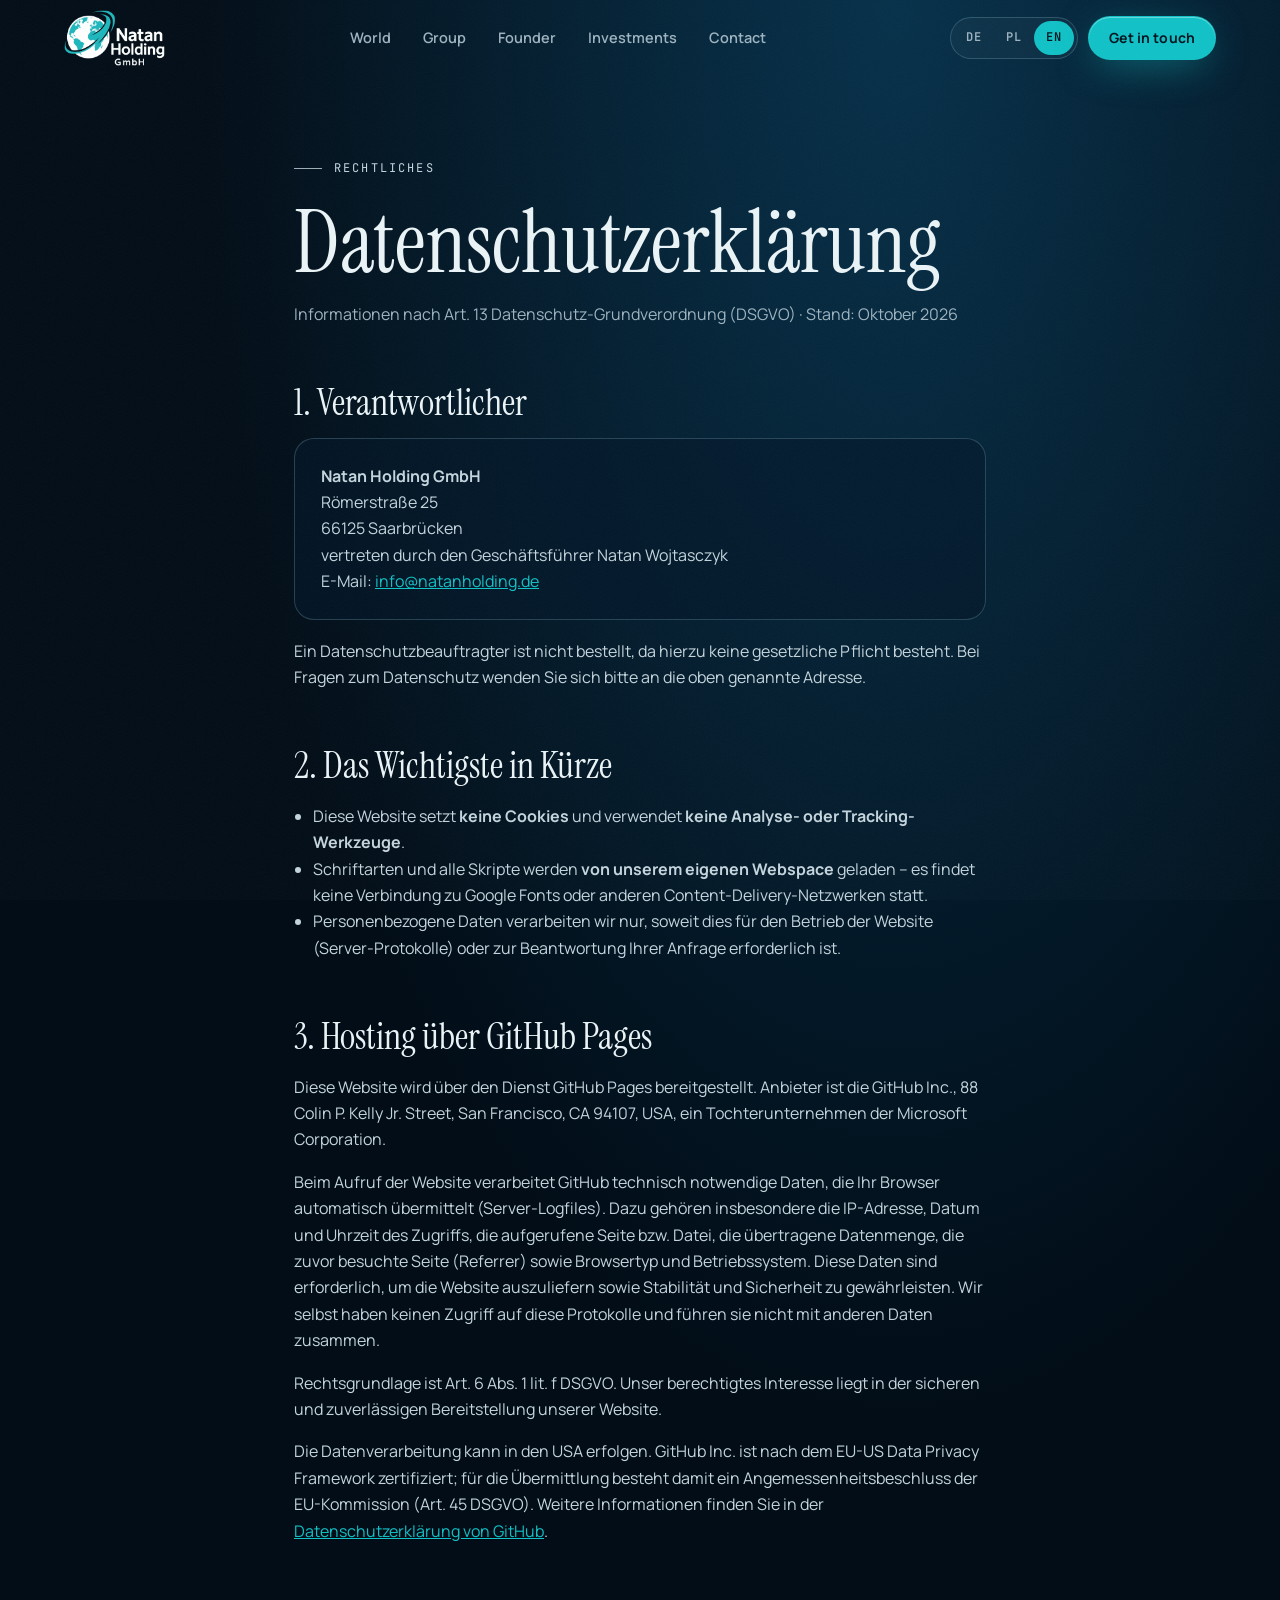
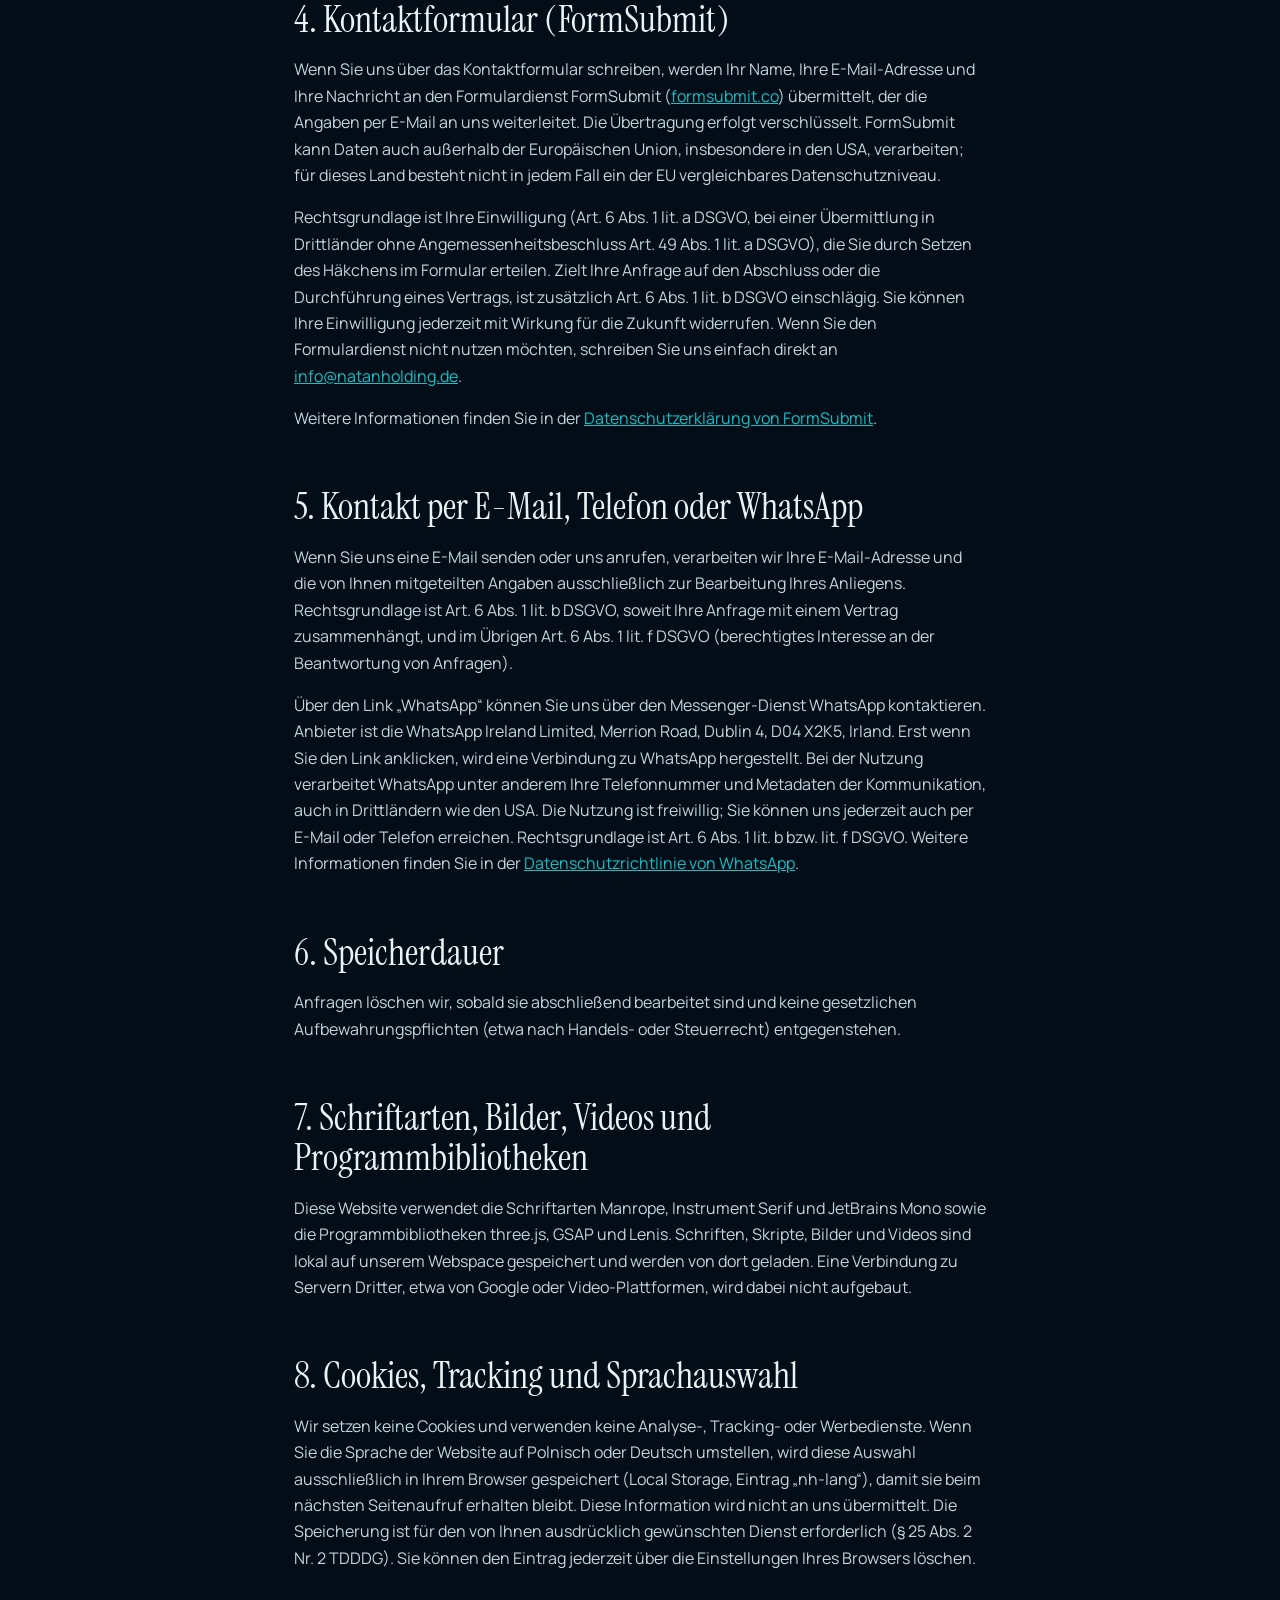
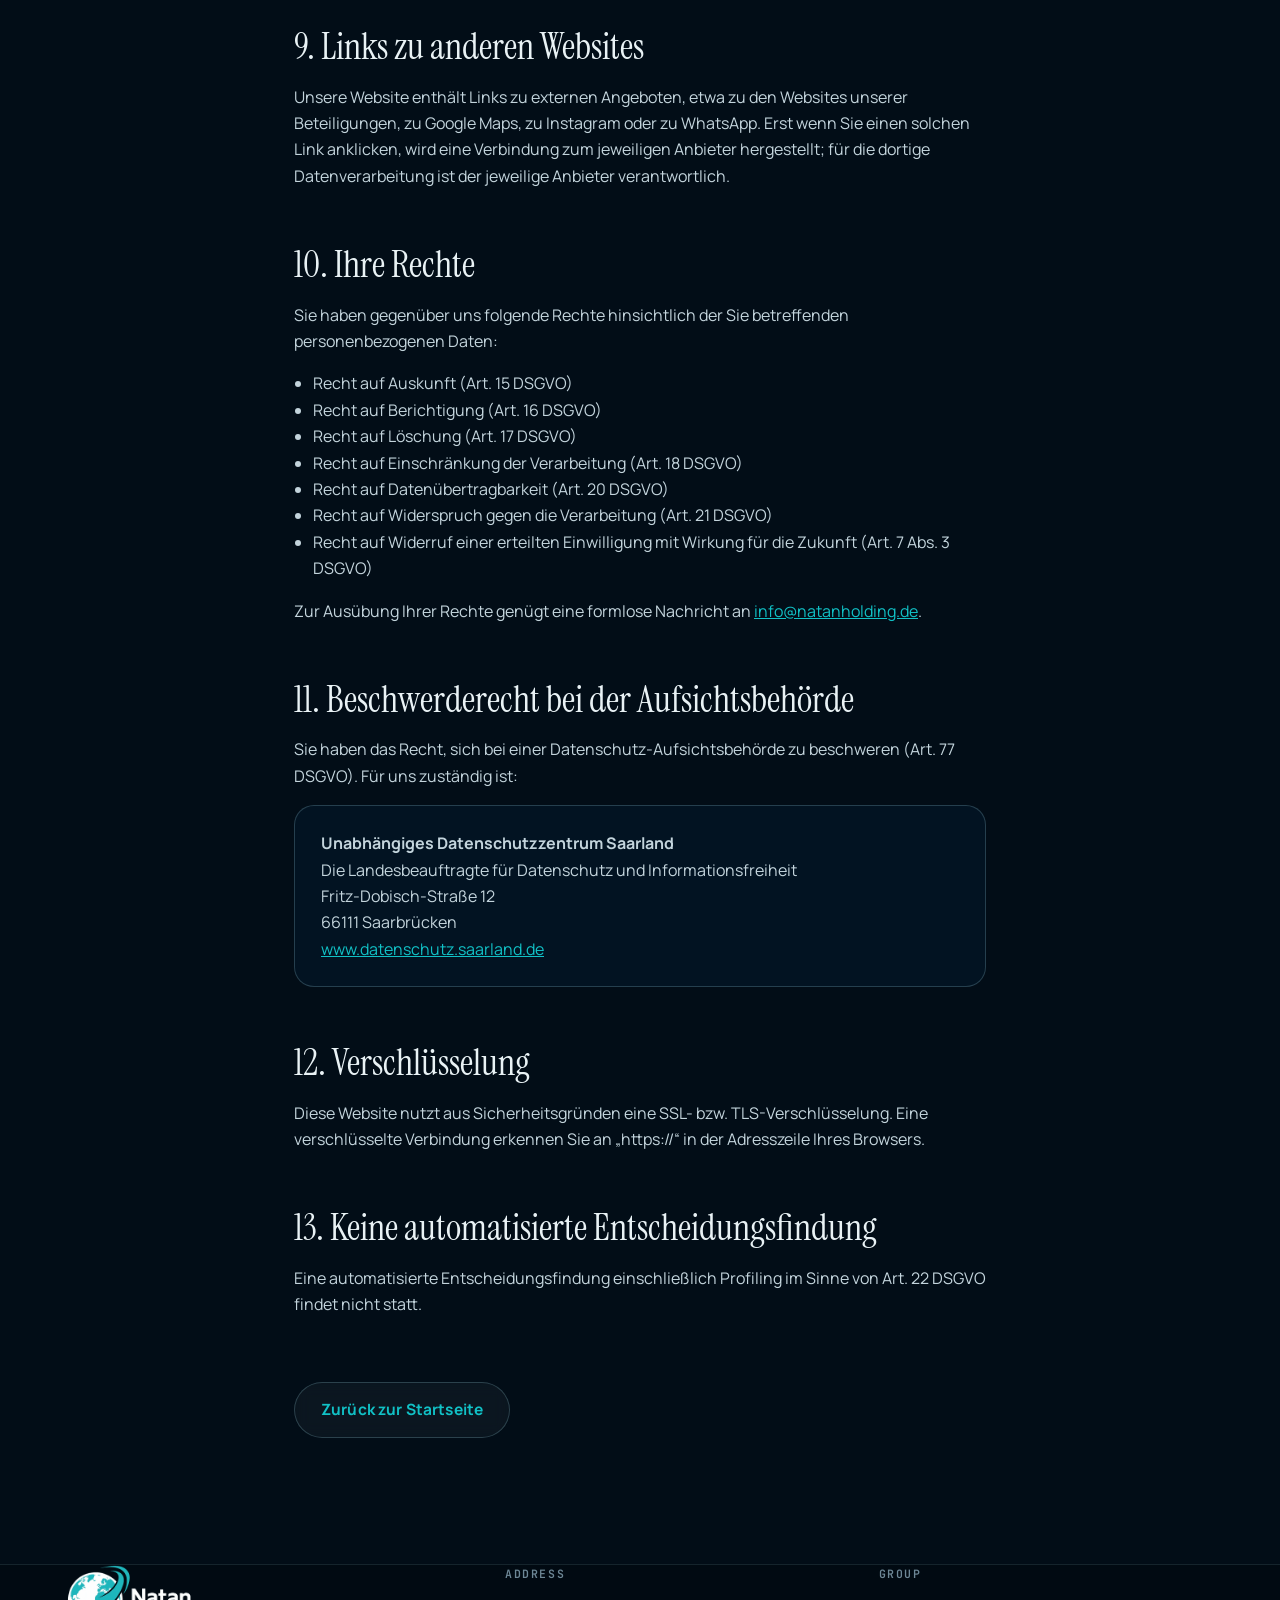
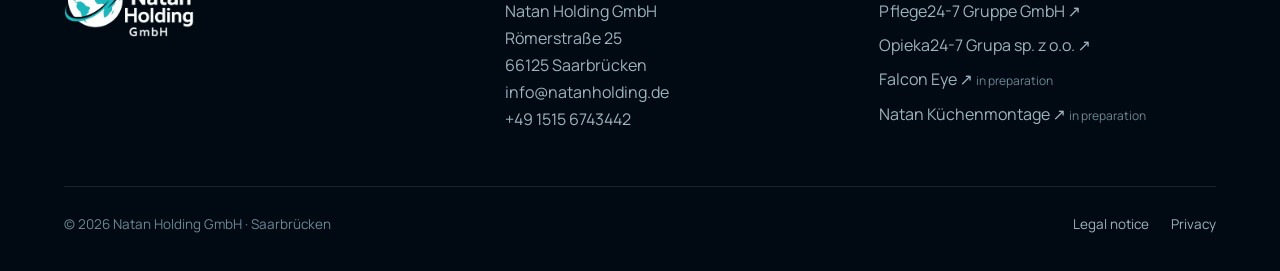
==== commit 6598dfb0: "Weltkarte: 32 Stationen mit Fotos, Albanien/Griechenland/Spanien/Ulaanbaatar, Netzwerk & Partner, En" ====
--- a/datenschutz.html
+++ b/datenschutz.html
@@ -34,6 +34,7 @@
       <div class="lang" role="group" aria-label="Sprache wählen" data-i18n-attr="aria-label:langAria">
         <button type="button" data-lang="de" aria-pressed="true" lang="de" title="Deutsch">DE</button>
         <button type="button" data-lang="pl" aria-pressed="false" lang="pl" title="Polski">PL</button>
+        <button type="button" data-lang="en" aria-pressed="false" lang="en" title="English">EN</button>
       </div>
       <a class="btn btn--primary" href="index.html#kontakt" data-i18n="navCta">Anfrage senden</a>
       <button class="burger" type="button" aria-label="Menü öffnen" aria-expanded="false" aria-controls="mnav" data-i18n-attr="aria-label:menuAria"><span></span></button>
--- a/css/style.css
+++ b/css/style.css
@@ -731,3 +731,53 @@
 .no-gl #globe{height:100vh;height:100svh;bottom:auto}
 .no-gl [data-tour],.no-gl .drag-hint{display:none!important}
 @media (min-width:900px){.no-gl .stage{display:block}.no-gl .chaps-wrap{display:grid}.no-gl .chap{display:inline-block;vertical-align:top;width:calc((100% - 2*var(--pad) - 40px)/3);margin:0 0 28px var(--pad)}.no-gl .chap+.chap{margin-left:16px}}
+
+/* ===== Globus-Karte: Fotos ===== */
+.gcard.is-photo .gc-media img{animation:gcKb 9s ease-out both}
+@keyframes gcKb{from{transform:scale(1.12) translate(1.5%,1%)}to{transform:scale(1) translate(0,0)}}
+.gcard.is-photo .gc-credit{text-transform:none;letter-spacing:.02em;font-size:10.5px;opacity:.75}
+
+/* ===== Netzwerk & Partner ===== */
+.netz{overflow:hidden;background:linear-gradient(180deg,var(--bg) 0%,#03182a 50%,var(--bg) 100%)}
+.netz__bg{position:absolute;inset:0;background:radial-gradient(40% 30% at 15% 20%,rgba(17,193,198,.14),transparent 70%),radial-gradient(35% 30% at 85% 60%,rgba(255,211,107,.08),transparent 70%);pointer-events:none}
+.netz__head{max-width:900px}
+.netz__clocks{margin-top:clamp(36px,5vw,64px);border:1px solid var(--line);border-radius:28px;padding:clamp(18px,2.4vw,28px);background:rgba(4,24,42,.55);backdrop-filter:blur(8px)}
+.netz__cap{display:flex;align-items:center;gap:12px;margin:0 0 18px;font-family:var(--mono);font-size:12px;letter-spacing:.14em;text-transform:uppercase;color:var(--muted)}
+.netz__live{width:9px;height:9px;border-radius:50%;background:#ff4d5e;box-shadow:0 0 0 0 rgba(255,77,94,.6);animation:nzLive 1.6s infinite}
+@keyframes nzLive{70%{box-shadow:0 0 0 10px rgba(255,77,94,0)}100%{box-shadow:0 0 0 0 rgba(255,77,94,0)}}
+.netz__grid{display:grid;grid-template-columns:repeat(5,1fr);gap:10px}
+.nclk{position:relative;display:flex;flex-direction:column;align-items:flex-start;gap:4px;padding:16px 16px 14px;border-radius:18px;border:1px solid var(--line);background:rgba(255,255,255,.03);color:var(--text);cursor:pointer;text-align:left;font:inherit;transition:transform .35s var(--ease),border-color .3s,background .3s;overflow:hidden}
+.nclk:hover,.nclk:focus-visible{transform:translateY(-4px);border-color:var(--teal);background:rgba(17,193,198,.08)}
+.nclk__t{font-family:var(--mono);font-weight:600;font-size:clamp(22px,2.2vw,30px);letter-spacing:.02em;font-variant-numeric:tabular-nums;line-height:1}
+.nclk__c{font-size:13.5px;color:var(--muted)}
+.nclk__s{position:absolute;top:14px;right:14px;width:16px;height:16px;border-radius:50%}
+.nclk.day .nclk__s{background:radial-gradient(circle,#ffe08a 45%,rgba(255,200,80,.0) 47%),radial-gradient(circle,rgba(255,200,80,.5),transparent 70%);box-shadow:0 0 14px rgba(255,200,80,.7)}
+.nclk.night .nclk__s{background:transparent;box-shadow:inset -5px -2px 0 0 #cfe3ff;transform:rotate(-20deg)}
+.nclk.night{background:rgba(2,10,20,.45)}
+.nclk.night .nclk__t{color:#9fb6c8}
+.nclk.here{border-color:rgba(17,193,198,.55)}
+.nclk.here::after{content:"";position:absolute;left:0;right:0;bottom:0;height:3px;background:var(--teal)}
+.netz__story{margin-top:clamp(28px,4vw,48px);display:grid;grid-template-columns:auto 1fr auto;gap:clamp(18px,3vw,40px);align-items:center;padding:clamp(22px,3vw,36px);border-radius:28px;background:linear-gradient(120deg,rgba(255,211,107,.08),rgba(17,193,198,.06));border:1px solid rgba(255,211,107,.2)}
+.netz__time b{display:block;font-family:var(--mono);font-size:clamp(44px,6vw,76px);line-height:1;color:#ffd36b;letter-spacing:-.02em}
+.netz__time span{font-family:var(--mono);font-size:12px;letter-spacing:.18em;text-transform:uppercase;color:var(--muted)}
+.netz__sk{margin:0 0 6px;font-family:var(--mono);font-size:12px;letter-spacing:.16em;text-transform:uppercase;color:var(--teal)}
+.netz__st{margin:0;font-family:var(--serif);font-size:clamp(1.3rem,2.2vw,1.9rem);line-height:1.3}
+.netz__st em{color:#ffd36b}
+.netz__flower{width:clamp(64px,8vw,96px);aspect-ratio:1;border-radius:50%;border:1px solid rgba(255,211,107,.35);background:rgba(255,211,107,.06);cursor:pointer;padding:12px;transition:transform .4s var(--ease)}
+.netz__flower:hover{transform:rotate(-8deg) scale(1.06)}
+.netz__flower .pt{fill:#ff6b8a;transform-origin:32px 28px;animation:nzBloom 6s ease-in-out infinite}
+@keyframes nzBloom{50%{transform:rotate(18deg) scale(1.06)}}
+.netz__partner{margin-top:clamp(56px,8vw,110px)}
+.netz__ph{font-family:var(--serif);font-weight:400;font-size:clamp(2rem,4vw,3.4rem);line-height:1.05;margin:0 0 clamp(24px,3vw,40px);max-width:900px}
+.netz__cards{display:grid;grid-template-columns:repeat(3,1fr);gap:16px}
+.ncard{position:relative;padding:clamp(22px,2.6vw,34px);border-radius:24px;border:1px solid var(--line);background:rgba(255,255,255,.03);transition:transform .4s var(--ease),border-color .3s,background .3s;overflow:hidden}
+.ncard::before{content:"";position:absolute;inset:auto -30% -60% auto;width:70%;aspect-ratio:1;border-radius:50%;background:radial-gradient(circle,rgba(17,193,198,.25),transparent 70%);opacity:0;transition:opacity .4s}
+.ncard:hover{transform:translateY(-6px);border-color:rgba(17,193,198,.5)}.ncard:hover::before{opacity:1}
+.ncard__n{font-family:var(--mono);font-size:12px;color:var(--teal);letter-spacing:.14em}
+.ncard h4{font-family:var(--serif);font-weight:400;font-size:clamp(1.6rem,2.4vw,2.2rem);margin:14px 0 10px}
+.ncard p{margin:0;color:var(--muted)}
+.netz__cta{display:flex;flex-wrap:wrap;gap:12px;margin-top:clamp(26px,3vw,40px)}
+@media (max-width:1100px){.netz__grid{grid-template-columns:repeat(4,1fr)}}
+@media (max-width:820px){.netz__grid{display:flex;overflow-x:auto;scroll-snap-type:x mandatory;margin:0 calc(-1*clamp(18px,2.4vw,28px));padding:2px clamp(18px,2.4vw,28px) 6px;scrollbar-width:none}.netz__grid::-webkit-scrollbar{display:none}.nclk{flex:0 0 42%;scroll-snap-align:start}
+  .netz__cards{grid-template-columns:1fr}.netz__story{grid-template-columns:1fr auto}.netz__time{grid-column:1/-1}}
+.credits-list{columns:2;column-gap:32px;padding-left:18px;font-size:14px}.credits-list li{break-inside:avoid;margin:0 0 6px}@media(max-width:700px){.credits-list{columns:1}}
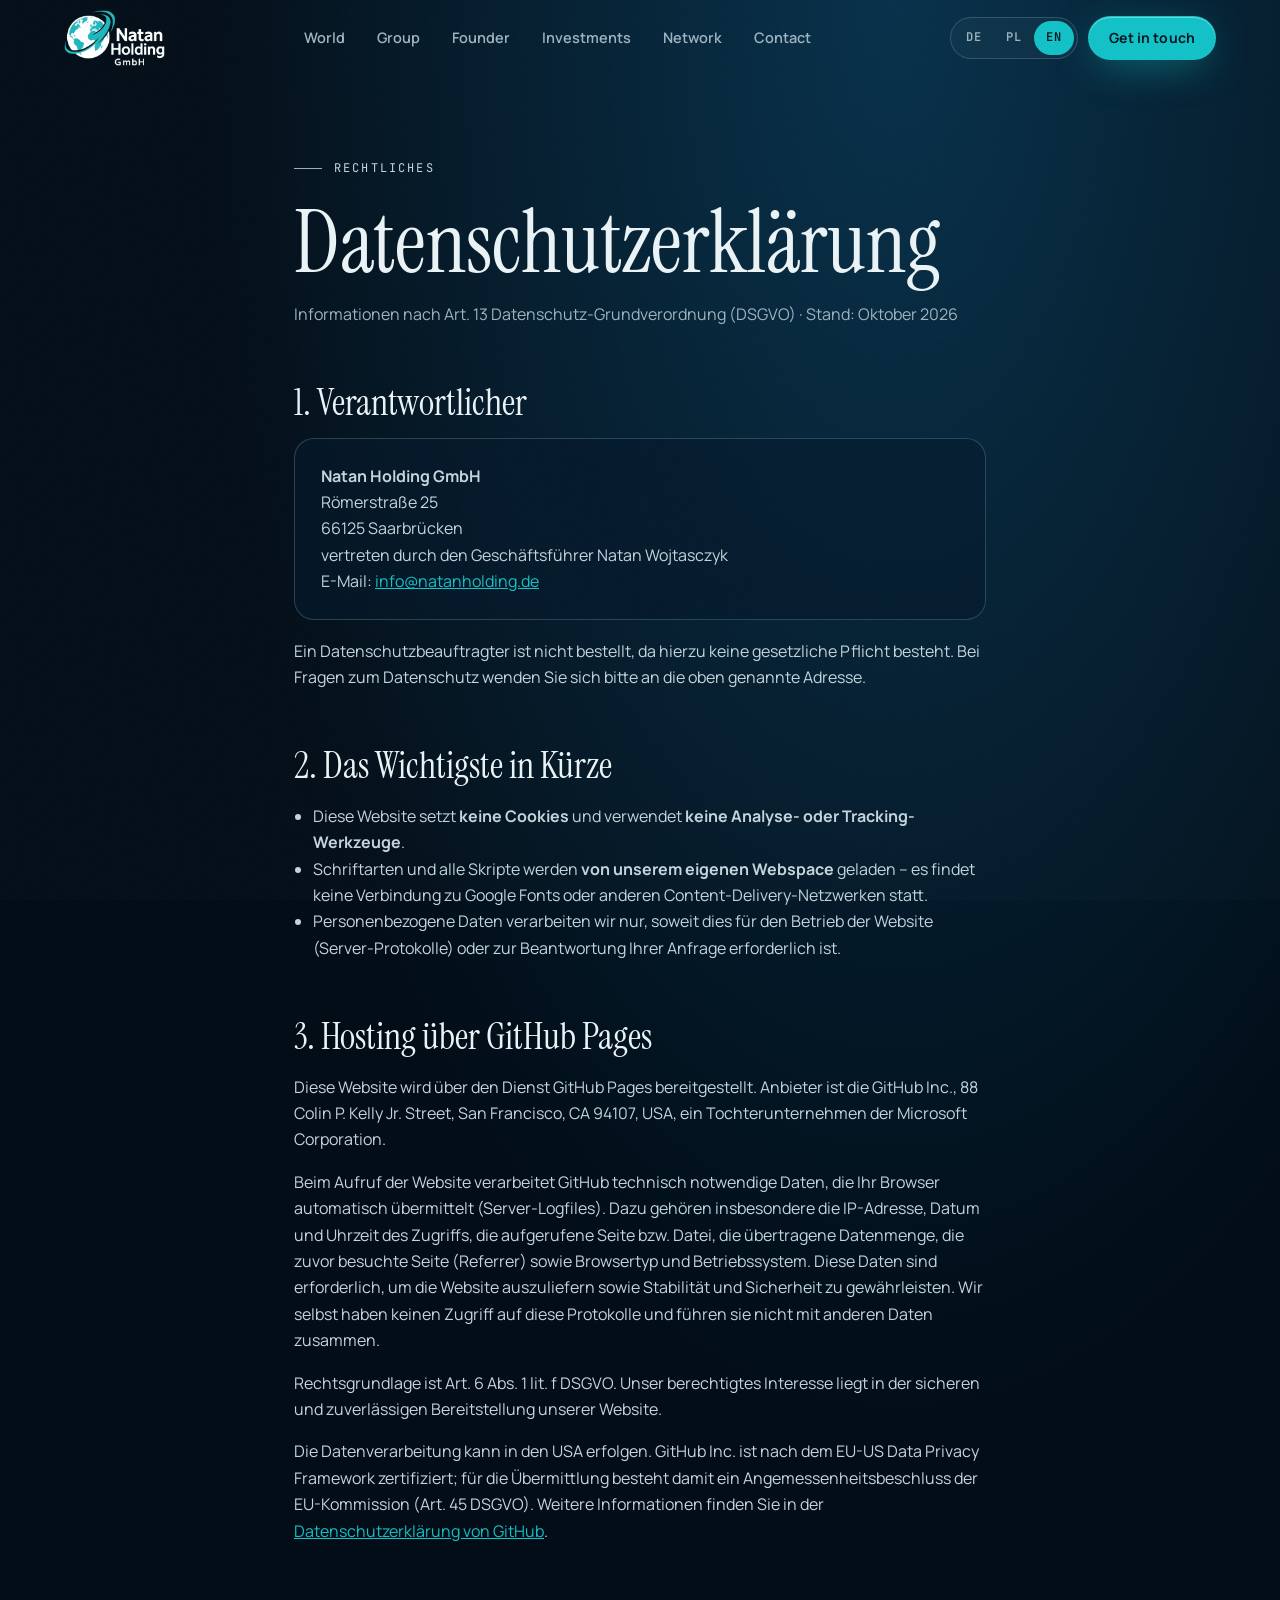
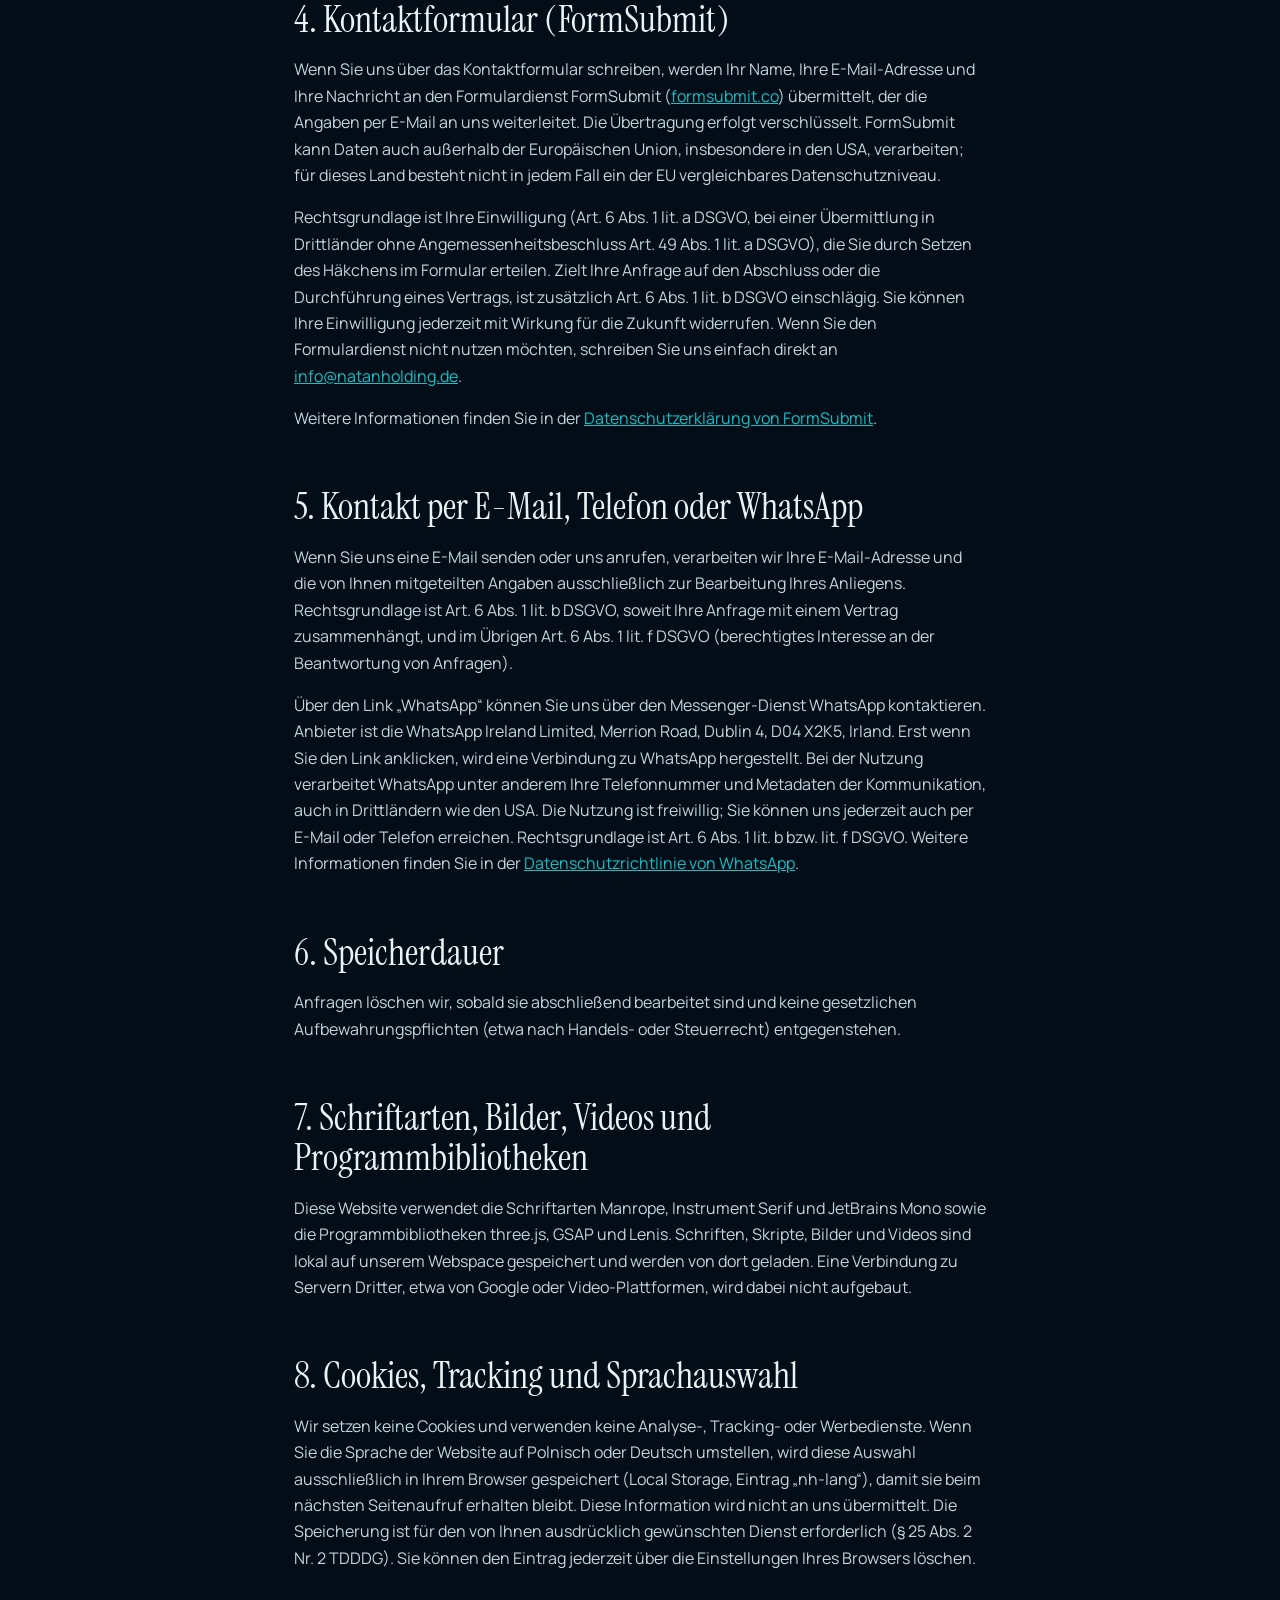
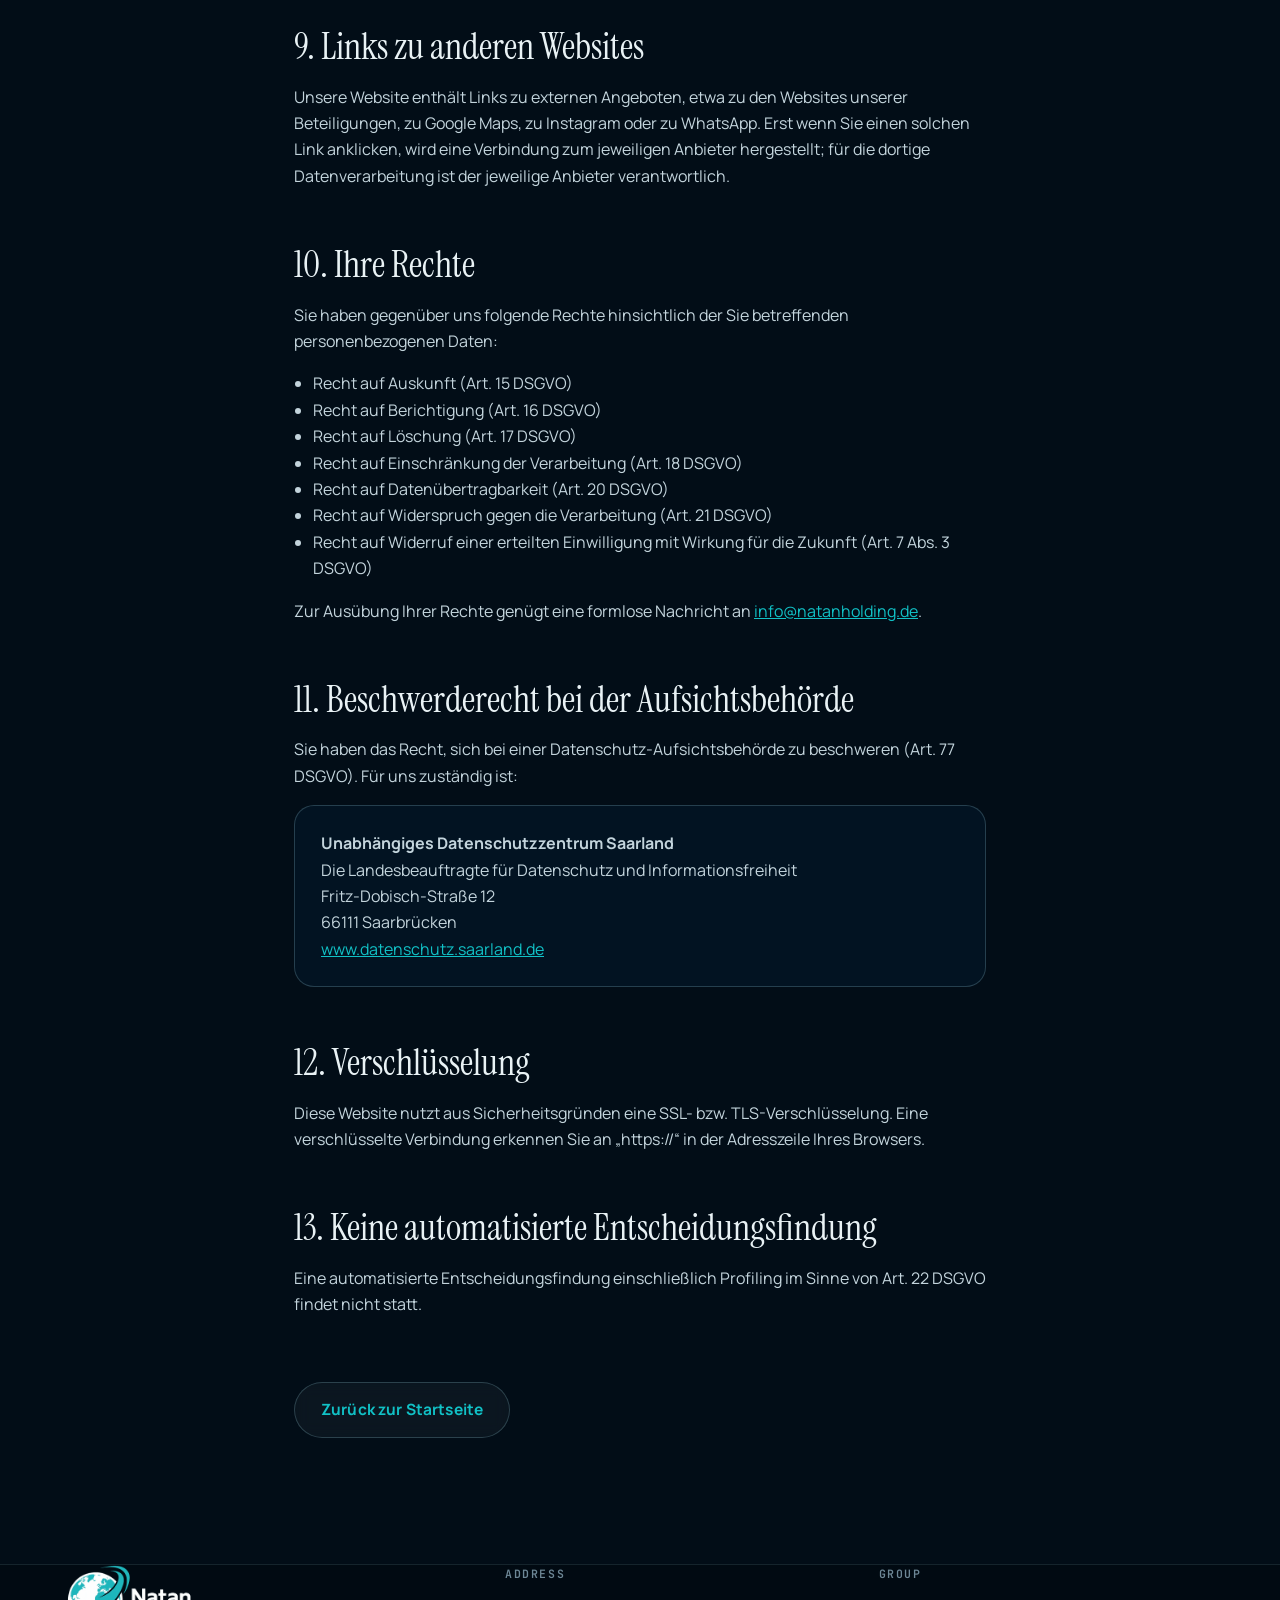
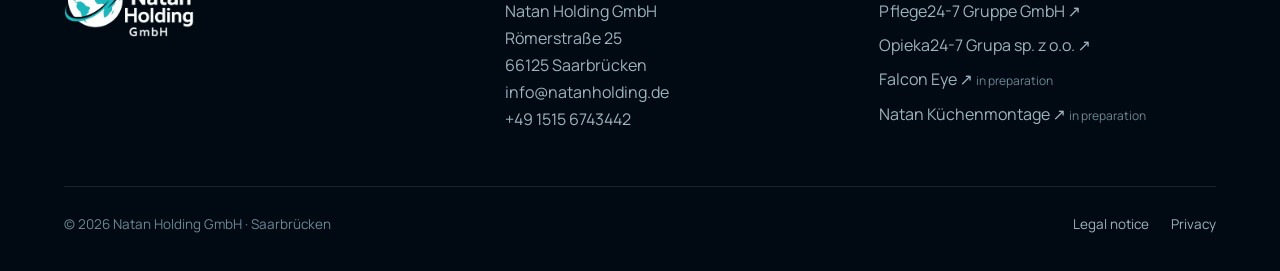
==== commit 801bdae5: "Abschnitt-für-Abschnitt-Überarbeitung: Lesbarkeit, Navigation, neue interaktive Elemente Co-Authored" ====
--- a/datenschutz.html
+++ b/datenschutz.html
@@ -13,7 +13,7 @@
 <link rel="apple-touch-icon" href="img/icon-180.png">
 <link rel="preload" href="fonts/instrument-serif-latin-400-normal.woff2" as="font" type="font/woff2" crossorigin>
 <link rel="preload" href="fonts/manrope-latin-wght-normal.woff2" as="font" type="font/woff2" crossorigin>
-<link rel="stylesheet" href="css/style.css">
+<link rel="stylesheet" href="css/style.css?v=1792114770">
 <script>document.documentElement.classList.add('js')</script>
 </head>
 <body>
@@ -28,6 +28,7 @@
       <a href="index.html#gruppe" data-i18n="nav2">Gruppe</a>
       <a href="index.html#gruender" data-i18n="nav3">Gründer</a>
       <a href="index.html#investments" data-i18n="nav4">Investments</a>
+      <a href="index.html#netzwerk" data-i18n="nav6">Netzwerk</a>
       <a href="index.html#kontakt" data-i18n="nav5">Kontakt</a>
     </nav>
     <div class="hdr__tools">
@@ -46,7 +47,8 @@
   <a href="index.html#gruppe"><small>02</small><span data-i18n="nav2">Gruppe</span></a>
   <a href="index.html#gruender"><small>03</small><span data-i18n="nav3">Gründer</span></a>
   <a href="index.html#investments"><small>04</small><span data-i18n="nav4">Investments</span></a>
-  <a href="index.html#kontakt"><small>05</small><span data-i18n="nav5">Kontakt</span></a>
+  <a href="index.html#netzwerk"><small>05</small><span data-i18n="nav6">Netzwerk</span></a>
+  <a href="index.html#kontakt"><small>06</small><span data-i18n="nav5">Kontakt</span></a>
 </nav>
 <main id="main" class="legal">
   <div class="wrap legal__in">
@@ -143,7 +145,7 @@
   </div>
 </footer>
 <script src="js/lenis.min.js" defer></script>
-<script src="js/i18n.js" defer></script>
-<script type="module" src="js/app.js"></script>
+<script src="js/i18n.js?v=1792114770" defer></script>
+<script type="module" src="js/app.js?v=1792114770"></script>
 </body>
 </html>
--- a/css/style.css
+++ b/css/style.css
@@ -781,3 +781,51 @@
 @media (max-width:820px){.netz__grid{display:flex;overflow-x:auto;scroll-snap-type:x mandatory;margin:0 calc(-1*clamp(18px,2.4vw,28px));padding:2px clamp(18px,2.4vw,28px) 6px;scrollbar-width:none}.netz__grid::-webkit-scrollbar{display:none}.nclk{flex:0 0 42%;scroll-snap-align:start}
   .netz__cards{grid-template-columns:1fr}.netz__story{grid-template-columns:1fr auto}.netz__time{grid-column:1/-1}}
 .credits-list{columns:2;column-gap:32px;padding-left:18px;font-size:14px}.credits-list li{break-inside:avoid;margin:0 0 6px}@media(max-width:700px){.credits-list{columns:1}}
+
+/* ===== Review-Runde: Feinschliff ===== */
+.hdr.is-scrolled{background:rgba(2,13,23,.88)}
+.glabel span{top:8px;padding:5px 10px;border-radius:999px;background:rgba(2,13,23,.88);border:1px solid rgba(17,193,198,.32);text-shadow:none;box-shadow:0 10px 30px -12px rgba(0,0,0,.8)}
+.section:not(.section--paper)+.section:not(.section--paper){padding-top:clamp(56px,7vw,104px)}
+/* Reel-Steuerung */
+.reel__ctl{display:flex;align-items:center;gap:16px 22px;margin-top:18px}
+.reel__count{display:flex;align-items:baseline;gap:6px;min-width:68px;font-family:var(--mono);font-size:12px;letter-spacing:.12em;color:var(--dim);font-variant-numeric:tabular-nums}
+.reel__count b{font-size:22px;font-weight:600;color:var(--text);letter-spacing:.02em}
+.reel__count i{font-style:normal}
+.reel__prog{flex:1;height:2px;border-radius:2px;background:var(--line);position:relative;overflow:hidden}
+.reel__prog i{position:absolute;inset:0;background:linear-gradient(90deg,var(--teal),var(--teal-2));transform-origin:left;transform:scaleX(var(--rp,.15));transition:transform .4s var(--ease)}
+.reel__btns{display:flex;gap:10px}
+.reel__btns .rbtn:disabled{opacity:.32;cursor:default;background:transparent;border-color:var(--line)}
+.reel__track{position:relative;scroll-padding-inline:var(--pad);-webkit-mask-image:linear-gradient(90deg,#000 calc(100% - 150px),transparent);mask-image:linear-gradient(90deg,#000 calc(100% - 150px),transparent)}
+.reel.at-end .reel__track{-webkit-mask-image:none;mask-image:none}
+@media (max-width:899px){.reel__ctl{gap:14px}.reel__btns .rbtn{width:46px;height:46px}.reel__track{-webkit-mask-image:linear-gradient(90deg,#000 calc(100% - 48px),transparent);mask-image:linear-gradient(90deg,#000 calc(100% - 48px),transparent)}}
+/* Küchenmontage-Karte mit eigenem Foto */
+.co__media--img img{transition:transform 1.4s var(--ease)}
+.co:hover .co__media--img img{transform:scale(1.05)}
+/* Lebensweg: Stationen auf der Zeitleiste */
+.life__marks{position:absolute;left:0;right:0;top:1px;height:0}
+.lm{position:absolute;top:0;width:26px;height:26px;margin:-13px 0 0 -13px;padding:0;border:0;background:none;cursor:pointer;display:grid;place-items:center;color:inherit;font:inherit}
+.lm::before{content:"";width:9px;height:9px;border-radius:50%;background:#062033;border:1.5px solid rgba(127,227,230,.5);transition:transform .35s var(--ease),background .3s,border-color .3s,box-shadow .3s}
+.lm.done::before{background:var(--teal);border-color:var(--teal)}
+.lm.on::before{transform:scale(1.6);background:#fff;border-color:#fff;box-shadow:0 0 0 4px rgba(17,193,198,.22),0 0 18px rgba(17,193,198,.85)}
+.lm span{position:absolute;bottom:24px;left:50%;transform:translate(-50%,4px);white-space:nowrap;font-family:var(--mono);font-size:10.5px;letter-spacing:.12em;text-transform:uppercase;color:var(--dim);transition:color .3s,transform .35s var(--ease)}
+.lm:hover span,.lm:focus-visible span{color:var(--teal-2);transform:translate(-50%,0)}
+.lm.on span{color:#fff;transform:translate(-50%,0)}
+@media (max-width:899px){.lm{width:18px;margin-left:-9px}.lm span{display:none}.lm.on span{display:block}.lm:first-child span{left:0;transform:none}.lm:last-child span{left:auto;right:0;transform:none}}
+/* Hero: Orbit-Ring läuft sichtbar „hinter" dem Text vorbei, Text bleibt klar lesbar */
+@media (min-width:900px){
+  .hero-copy__in{position:relative}
+  .hero-copy__in::before{content:"";position:absolute;z-index:-1;left:-14%;right:-22%;top:-4%;bottom:-6%;background:radial-gradient(closest-side,rgba(1,8,14,.62),rgba(1,8,14,.38) 60%,rgba(1,8,14,0));pointer-events:none}
+  .hero-copy .lede,.hero-copy .h1{text-shadow:0 2px 18px rgba(1,8,14,.75)}
+}
+/* Netzwerk: Weltkarte Tag & Nacht (live) */
+.nmap{position:relative;margin:0 0 14px;border-radius:20px;overflow:hidden;border:1px solid var(--line);background:radial-gradient(90% 120% at 50% 0%,rgba(17,193,198,.07),transparent 65%),rgba(1,9,17,.6)}
+.nmap canvas{display:block;width:100%;height:auto}
+.nmap__lg{position:absolute;left:14px;bottom:10px;display:flex;flex-wrap:wrap;gap:6px 16px;font-family:var(--mono);font-size:10.5px;letter-spacing:.12em;text-transform:uppercase;color:var(--muted);pointer-events:none}
+.nmap__lg span{display:flex;align-items:center;gap:7px}
+.nmap__lg span::before{content:"";width:7px;height:7px;border-radius:50%}
+.nmap__lg .d::before{background:#ffcf7a;box-shadow:0 0 10px rgba(255,207,122,.85)}
+.nmap__lg .n::before{background:rgba(127,227,230,.45)}
+.nmap__lg .s::before{width:9px;height:9px;background:#ffe2a6;box-shadow:0 0 0 3px rgba(255,207,122,.25),0 0 12px rgba(255,207,122,.9)}
+@media (max-width:820px){.nmap{margin:0 calc(-1*clamp(18px,2.4vw,28px)) 12px;border-radius:0;border-left:0;border-right:0}.nmap__lg{left:12px;bottom:8px;font-size:9.5px;gap:4px 12px}.nmap__lg .s{display:none}}
+.life{height:500vh;height:500svh}
+.rm .life,.no-gl .life{height:auto}
